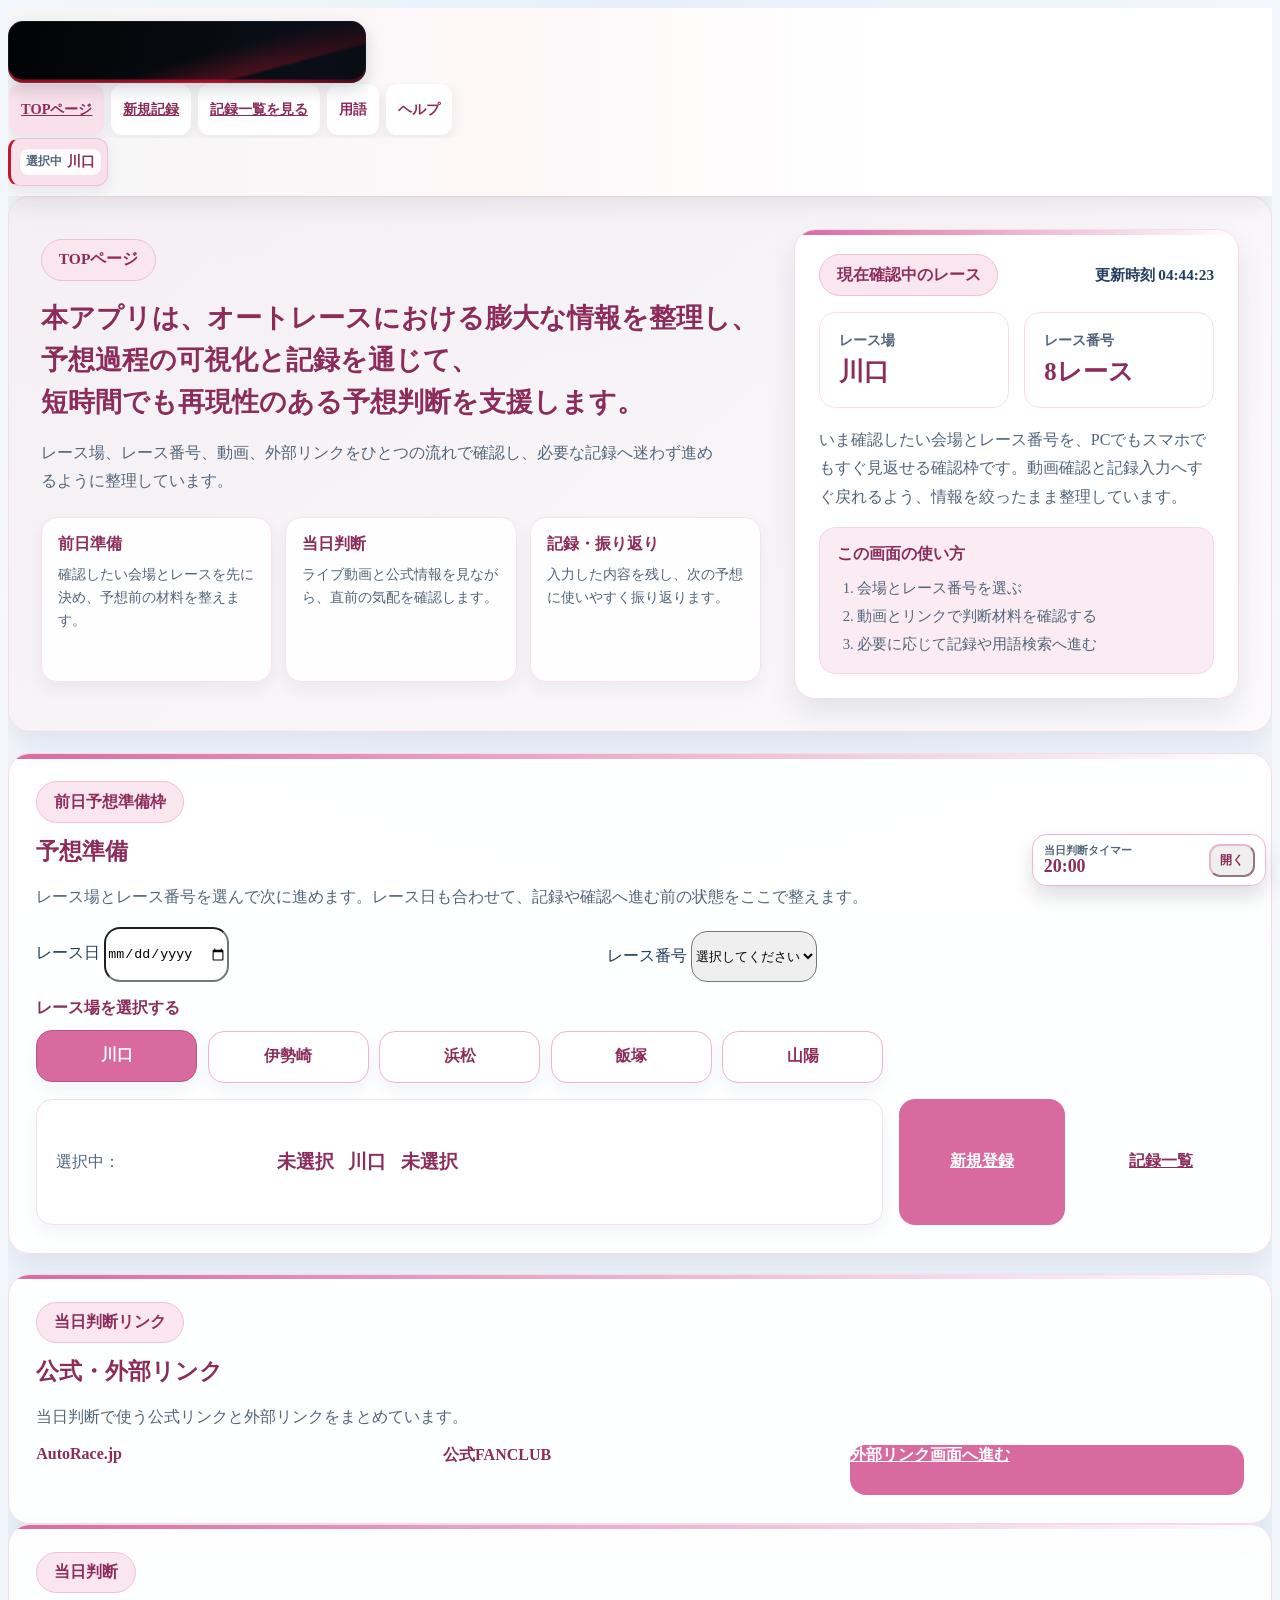
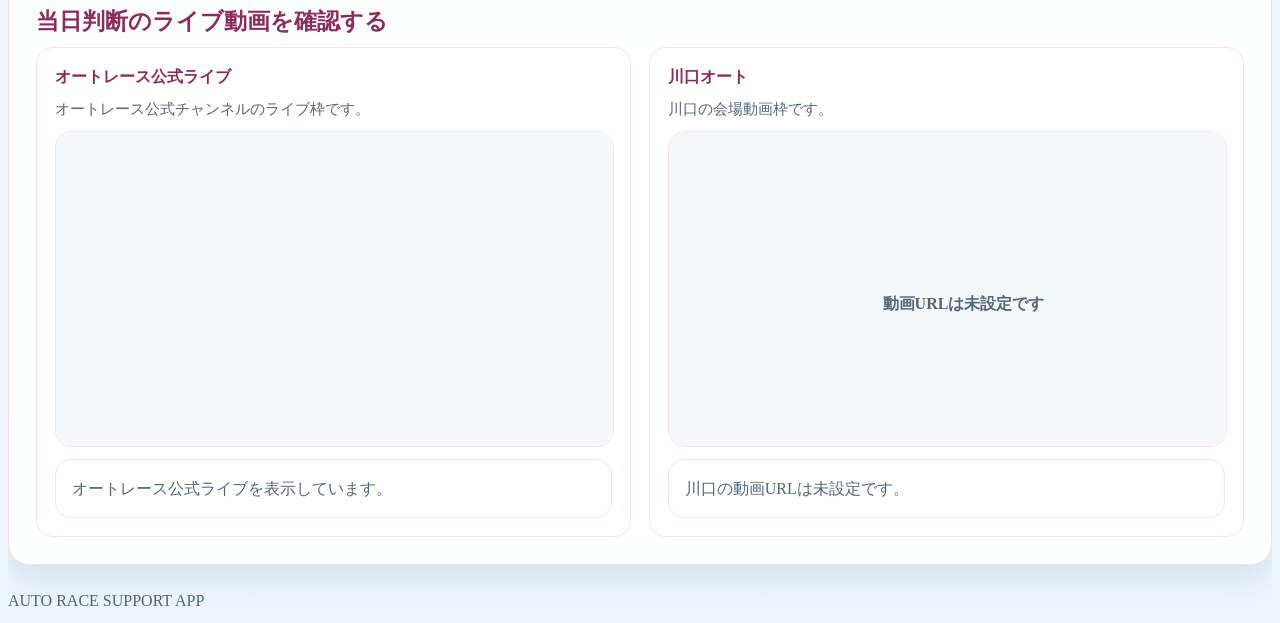
==== src/main/resources/templates/home/index.html @ 91956cf6 "全ページ共通：横長ヘッダーロゴ最適化" ====
<!DOCTYPE html>
<html lang="ja" xmlns:th="http://www.thymeleaf.org">
<head>
    <th:block th:replace="~{layout/base :: commonHead('TOPページ | オートレース予想補助アプリ')}"></th:block>
    <style>
        body {
            --main-color: #84acd9;
            --accent-color: #1f4f83;
            --border-color: #cbdced;
            --surface-tint: #edf5fd;
            --main-color-text: #ffffff;
            --home-bg-top: var(--page-bg-top, #f7fafe);
            --home-bg-bottom: var(--page-bg, #eef4fb);
            --home-bg-halo: color-mix(in srgb, var(--section-badge-bg, #e2edf9) 78%, transparent);
            --home-strong-text: var(--theme-text, #213d60);
            --home-muted-text: var(--sub, #52657a);
            --home-panel-radius: 1.35rem;
            --home-control-radius: 1rem;
            --home-panel-border: color-mix(in srgb, var(--main-color) 24%, white);
            --home-panel-shadow: 0 0.9rem 1.8rem rgba(18, 61, 106, 0.1);
            --hero-overlay: linear-gradient(135deg, rgba(16, 37, 64, 0.42), rgba(16, 37, 64, 0.14));
            background:
                radial-gradient(circle at top, var(--home-bg-halo), rgba(255, 255, 255, 0) 38%),
                linear-gradient(180deg, var(--home-bg-top) 0%, var(--home-bg-bottom) 100%);
        }

        html,
        body {
            max-width: 100%;
            overflow-x: hidden;
        }

        body.theme-kawaguchi {
            --main-color: #d96aa0;
            --accent-color: #8b2c5b;
            --border-color: #e9b5cf;
            --surface-tint: #f9e1eb;
            --main-color-text: #ffffff;
            --hero-overlay: linear-gradient(135deg, rgba(139, 44, 91, 0.48), rgba(217, 106, 160, 0.18));
        }

        body.theme-isesaki {
            --main-color: #49515c;
            --accent-color: #2f3640;
            --border-color: #c4cad2;
            --surface-tint: #e5e9ee;
            --main-color-text: #ffffff;
            --hero-overlay: linear-gradient(135deg, rgba(47, 54, 64, 0.5), rgba(73, 81, 92, 0.18));
        }

        body.theme-hamamatsu {
            --main-color: #4d8fd6;
            --accent-color: #21558b;
            --border-color: #c5dbf4;
            --surface-tint: #e3eefb;
            --main-color-text: #ffffff;
            --hero-overlay: linear-gradient(135deg, rgba(33, 85, 139, 0.5), rgba(77, 143, 214, 0.18));
        }

        body.theme-iizuka {
            --main-color: #d4ad2d;
            --accent-color: #6f5600;
            --border-color: #ead48b;
            --surface-tint: #fff6d6;
            --main-color-text: #3f3200;
            --hero-overlay: linear-gradient(135deg, rgba(111, 86, 0, 0.46), rgba(212, 173, 45, 0.16));
        }

        body.theme-sanyo {
            --main-color: #d88949;
            --accent-color: #8f5728;
            --border-color: #ecc5a6;
            --surface-tint: #fcebdd;
            --main-color-text: #ffffff;
            --hero-overlay: linear-gradient(135deg, rgba(143, 87, 40, 0.48), rgba(216, 137, 73, 0.16));
        }

        .site-header {
            position: sticky;
            top: 0;
            z-index: 1030;
            border-bottom-color: color-mix(in srgb, #c5162e 24%, var(--main-color)) !important;
            background:
                linear-gradient(90deg, rgba(17, 24, 39, 0.04), rgba(197, 22, 46, 0.035) 38%, rgba(255, 255, 255, 0.96) 70%),
                rgba(255, 255, 255, 0.96) !important;
            backdrop-filter: blur(10px);
            box-shadow: 0 0.5rem 1.5rem rgba(17, 24, 39, 0.08) !important;
        }

        .site-header .container {
            padding-top: 0.82rem !important;
            padding-bottom: 0.68rem !important;
        }

        .site-header-layout {
            align-items: center !important;
            gap: 0.85rem !important;
        }

        .site-header-brand {
            display: flex;
            align-items: center;
            flex: 0 1 clamp(14.5rem, 28vw, 25rem);
            min-width: 13rem;
            padding-top: 0;
        }

        .site-header-brand-logo {
            position: relative;
            display: block;
            align-items: center;
            width: clamp(14.5rem, 28vw, 25rem);
            max-width: 100%;
            height: clamp(3.35rem, 4.8vw, 4.9rem);
            overflow: hidden;
            border-radius: 0.95rem;
            background:
                linear-gradient(105deg, #020305 0%, #070b10 54%, #111827 100%),
                #020305;
            box-shadow:
                inset 0 0 0 1px rgba(255, 255, 255, 0.08),
                inset 0 -0.22rem 0 rgba(197, 22, 46, 0.72),
                0 0.42rem 1rem rgba(15, 23, 42, 0.16);
            isolation: isolate;
        }

        .site-header-brand-logo::after {
            content: "";
            position: absolute;
            inset: 0;
            z-index: 2;
            pointer-events: none;
            background:
                linear-gradient(90deg, transparent 0 54%, rgba(2, 3, 5, 0.08) 68%, rgba(2, 3, 5, 0.54) 100%),
                linear-gradient(165deg, transparent 55%, rgba(197, 22, 46, 0.36) 74%, transparent 76%);
        }

        .site-header-logo-image {
            position: relative;
            z-index: 1;
            display: block;
            width: 100%;
            height: auto;
            object-fit: contain;
            object-position: left center;
            transform: translateY(-24%);
        }

        .site-header-actions {
            flex: 1 1 auto;
            min-width: 0;
            gap: 0.5rem !important;
            padding-top: 0;
        }

        .site-menu-row {
            flex-wrap: nowrap !important;
            gap: 0.5rem !important;
            min-width: 0;
        }

        .site-venue-switch {
            display: inline-flex;
            align-items: center;
            justify-content: center;
            flex: 0 0 auto;
            min-height: 2.35rem;
            gap: 0.4rem;
            padding: 0.24rem 0.32rem 0.24rem 0.5rem;
            border-radius: 0.72rem;
            background: var(--surface-tint);
            border: 1px solid color-mix(in srgb, var(--main-color) 42%, white);
            border-left: 0.24rem solid #c5162e;
            color: var(--accent-color);
            font-weight: 800;
            white-space: nowrap;
            box-shadow: 0 0.32rem 0.85rem rgba(17, 24, 39, 0.07);
        }

        .site-venue-switch-label {
            color: var(--home-muted-text);
            font-size: 0.76rem;
            font-weight: 700;
        }

        .site-venue-current {
            display: inline-flex;
            align-items: center;
            gap: 0.28rem;
            padding: 0.22rem 0.38rem;
            border-radius: 0.56rem;
            background: rgba(255, 255, 255, 0.9);
            border: 1px solid color-mix(in srgb, var(--main-color) 22%, white);
        }

        .site-venue-current-label {
            color: var(--home-muted-text);
            font-size: 0.76rem;
            font-weight: 700;
        }

        .site-venue-current-value {
            color: var(--accent-color);
            font-size: 0.86rem;
            font-weight: 800;
        }

        .site-venue-switch-list {
            display: inline-flex;
            align-items: center;
            gap: 0.28rem;
        }

        .site-venue-choice-btn {
            min-width: 2.8rem;
            min-height: 2rem;
            padding: 0.36rem 0.5rem;
            border: 1px solid transparent;
            border-radius: 0.58rem;
            background: #ffffff;
            color: var(--accent-color);
            font: inherit;
            font-size: 0.82rem;
            font-weight: 800;
            line-height: 1.1;
            transition: background-color 0.16s ease, border-color 0.16s ease, color 0.16s ease;
        }

        .site-venue-choice-btn:hover,
        .site-venue-choice-btn:focus {
            background: color-mix(in srgb, var(--surface-tint) 72%, white);
            border-color: color-mix(in srgb, var(--main-color) 45%, white);
            color: var(--accent-color);
        }

        .site-venue-choice-btn:focus-visible {
            outline: 3px solid color-mix(in srgb, var(--main-color) 35%, transparent);
            outline-offset: 2px;
        }

        .site-venue-choice-btn.is-selected {
            background: var(--main-color);
            border-color: color-mix(in srgb, var(--main-color) 82%, black);
            color: var(--main-color-text);
        }

        .site-header-nav {
            display: flex !important;
            flex-wrap: nowrap !important;
            flex: 1 1 auto;
            gap: 0.45rem !important;
            width: auto;
            min-width: 0;
            overflow-x: auto;
            overflow-y: hidden;
            padding: 0.08rem 0.08rem 0.22rem;
            scrollbar-width: none;
            -webkit-overflow-scrolling: touch;
        }

        .site-header-nav::-webkit-scrollbar {
            display: none;
        }

        .site-header-nav .btn {
            display: inline-flex;
            align-items: center;
            justify-content: center;
            flex: 0 0 auto;
            min-height: 2.35rem;
            padding: 0.42rem 0.74rem;
            border-radius: 0.72rem;
            font-size: 0.9rem;
            font-weight: 800;
            line-height: 1.2;
            white-space: nowrap;
            box-shadow: 0 0.32rem 0.85rem rgba(17, 24, 39, 0.07);
        }

        .site-header-nav .btn:not(:first-child) {
            background: #ffffff !important;
            color: var(--accent-color) !important;
            border-color: color-mix(in srgb, var(--border-color) 70%, white) !important;
        }

        .site-header-nav .btn:first-child,
        .site-header-nav .btn:first-child:hover,
        .site-header-nav .btn:first-child:focus {
            background: var(--surface-tint) !important;
            color: var(--accent-color) !important;
            border-color: var(--main-color) !important;
        }

        .site-header-nav .btn:not(:first-child):hover,
        .site-header-nav .btn:not(:first-child):focus {
            background: var(--surface-tint) !important;
            color: var(--accent-color) !important;
            border-color: color-mix(in srgb, var(--main-color) 70%, white) !important;
        }

        #prepSection,
        #videoSection,
        #officialLinksSection {
            scroll-margin-top: 7.5rem;
        }

        .home-shell {
            display: grid;
            gap: 1.35rem;
            width: 100%;
            max-width: 100%;
        }

        .hero-stage {
            position: relative;
            overflow: hidden;
            width: 100%;
            max-width: 100%;
            box-sizing: border-box;
            min-height: auto;
            padding: 2rem;
            border-radius: var(--home-panel-radius);
            background:
                linear-gradient(rgba(255, 255, 255, 0.8), rgba(255, 255, 255, 0.82)),
                url('/images/autorace-bg.jpg');
            background-size: cover;
            background-position: center;
            background-repeat: no-repeat;
            border: 1px solid var(--home-panel-border);
            box-shadow: var(--home-panel-shadow);
        }

        .hero-stage::after {
            content: "";
            position: absolute;
            inset: 0;
            background: var(--hero-overlay);
            opacity: 0.14;
            pointer-events: none;
        }

        .hero-layout {
            position: relative;
            z-index: 1;
            display: grid;
            grid-template-columns: minmax(0, 1.35fr) minmax(320px, 0.82fr);
            gap: 1.25rem;
            align-items: stretch;
        }

        .hero-panel,
        .status-panel,
        .prep-panel,
        .video-panel,
        .link-panel {
            background: rgba(255, 255, 255, 0.92);
            border: 1px solid var(--home-panel-border);
            border-radius: var(--home-panel-radius);
            box-shadow: var(--home-panel-shadow);
            backdrop-filter: blur(10px);
        }

        .hero-panel {
            padding: 0.6rem 0.8rem 0.6rem 0;
            background: transparent;
            border: 0;
            border-radius: 0;
            box-shadow: none;
            backdrop-filter: none;
        }

        .status-panel {
            position: relative;
            overflow: hidden;
            padding: 1.5rem;
            margin-top: 0;
        }

        .status-panel::before,
        .prep-panel::before,
        .video-panel::before,
        .link-panel::before {
            content: "";
            position: absolute;
            inset: 0 auto auto 0;
            width: 100%;
            height: 0.28rem;
            background: linear-gradient(90deg, var(--main-color), rgba(255, 255, 255, 0));
            pointer-events: none;
        }

        .prep-panel,
        .video-panel,
        .link-panel {
            position: relative;
            overflow: hidden;
        }

        .panel-badge {
            display: inline-flex;
            align-items: center;
            justify-content: center;
            padding: 0.58rem 1.05rem;
            border-radius: 999px;
            background: color-mix(in srgb, var(--surface-tint) 82%, white);
            border: 1px solid color-mix(in srgb, var(--main-color) 42%, white);
            color: var(--accent-color);
            font-size: 0.97rem;
            font-weight: 700;
        }

        .hero-title {
            margin-top: 1.1rem;
            margin-bottom: 1rem;
            max-width: 48rem;
            color: var(--accent-color);
            font-size: clamp(1.45rem, 2.1vw, 1.85rem);
            font-weight: 800;
            letter-spacing: 0;
            line-height: 1.55;
            text-shadow: 0 1px 0 rgba(255, 255, 255, 0.72);
            overflow-wrap: anywhere;
            word-break: break-word;
        }

        .hero-copy,
        .section-copy,
        .status-copy,
        .footer-copy {
            color: var(--home-muted-text);
            line-height: 1.78;
        }

        .hero-copy {
            max-width: 42rem;
            font-size: 0.98rem;
        }

        .hero-actions {
            display: flex;
            flex-wrap: wrap;
            gap: 0.9rem;
            margin-top: 1.15rem;
        }

        .hero-actions .btn {
            min-height: 3.2rem;
            padding-inline: 1.2rem;
            border-radius: 1rem;
            font-weight: 700;
        }

        .hero-step-grid {
            display: grid;
            grid-template-columns: repeat(3, minmax(0, 1fr));
            gap: 0.8rem;
            margin-top: 1.35rem;
        }

        .hero-layout > *,
        .utility-grid > *,
        .prep-form-grid > *,
        .media-grid > *,
        .link-stack > * {
            min-width: 0;
        }

        .hero-step-card {
            min-height: 8.2rem;
            padding: 1rem;
            border-radius: var(--home-control-radius);
            background: rgba(255, 255, 255, 0.9);
            border: 1px solid color-mix(in srgb, var(--main-color) 20%, white);
            box-shadow: 0 0.45rem 1rem rgba(18, 61, 106, 0.06);
        }

        .hero-step-card h3 {
            margin: 0 0 0.5rem;
            color: var(--accent-color);
            font-size: 1rem;
            font-weight: 800;
        }

        .hero-step-card p {
            margin: 0;
            color: var(--home-muted-text);
            font-size: 0.88rem;
            line-height: 1.65;
        }

        .status-header {
            display: flex;
            justify-content: space-between;
            align-items: center;
            gap: 0.8rem;
            margin-bottom: 1rem;
        }

        .status-clock {
            color: var(--home-strong-text);
            font-size: 0.95rem;
            font-weight: 700;
        }

        .status-grid {
            display: grid;
            grid-template-columns: repeat(2, minmax(0, 1fr));
            gap: 0.95rem;
            margin-bottom: 1.15rem;
        }

        .status-tile {
            padding: 1.15rem 1.2rem;
            border-radius: var(--home-control-radius);
            background: rgba(255, 255, 255, 0.98);
            border: 1px solid color-mix(in srgb, var(--main-color) 22%, white);
        }

        .status-label {
            color: var(--home-muted-text);
            font-size: 0.88rem;
            font-weight: 700;
            margin-bottom: 0.3rem;
        }

        .status-value {
            color: var(--accent-color);
            font-size: 1.55rem;
            font-weight: 800;
        }

        .usage-box {
            margin-top: 1rem;
            padding: 1rem 1.1rem;
            border-radius: var(--home-control-radius);
            background: color-mix(in srgb, var(--surface-tint) 62%, white);
            border: 1px solid color-mix(in srgb, var(--main-color) 26%, white);
        }

        .usage-title {
            color: var(--accent-color);
            font-size: 1rem;
            font-weight: 800;
        }

        .usage-list {
            margin: 0.65rem 0 0;
            padding-left: 1.25rem;
            color: var(--home-muted-text);
            font-size: 0.92rem;
            line-height: 1.65;
        }

        .usage-list li + li {
            margin-top: 0.25rem;
        }

        .utility-grid {
            display: grid;
            grid-template-columns: minmax(0, 1fr);
            gap: 1.25rem;
        }

        .prep-panel,
        .video-panel,
        .link-panel {
            padding: 1.7rem;
        }

        .section-title {
            margin: 0.8rem 0 0.65rem;
            color: var(--accent-color);
            font-size: 1.42rem;
            font-weight: 800;
        }

        .prep-form-grid {
            display: grid;
            grid-template-columns: minmax(0, 1.45fr) minmax(13rem, 0.72fr) minmax(17rem, 0.9fr);
            gap: 1rem;
            align-items: end;
        }

        .prep-form-grid > .prep-date-field {
            grid-column: 1;
        }

        .prep-form-grid > .prep-race-field {
            grid-column: 2;
        }

        .prep-form-grid > .venue-choice-field {
            grid-column: 1 / span 2;
        }

        .prep-form-grid > .selection-summary-card {
            grid-column: 1 / span 2;
        }

        .prep-form-grid > .summary-note {
            grid-column: 3;
            align-self: stretch;
        }

        .prep-form-grid > .action-grid {
            grid-column: 3;
            align-self: stretch;
            justify-self: stretch;
            width: 100%;
        }

        .venue-choice-field {
            display: grid;
            gap: 0.75rem;
        }

        .venue-choice-title {
            margin: 0;
            color: var(--accent-color);
            font-size: 1rem;
            font-weight: 800;
        }

        .venue-choice-grid {
            display: grid;
            grid-template-columns: repeat(5, minmax(0, 1fr));
            gap: 0.65rem;
        }

        .venue-choice-btn {
            min-height: 3.25rem;
            padding: 0.75rem 0.7rem;
            border: 1px solid var(--border-color);
            border-radius: var(--home-control-radius);
            background: #ffffff;
            color: var(--accent-color);
            font: inherit;
            font-size: 0.98rem;
            font-weight: 800;
            line-height: 1.2;
            box-shadow: 0 0.45rem 1rem rgba(18, 61, 106, 0.06);
            transition: background-color 0.16s ease, border-color 0.16s ease, color 0.16s ease, transform 0.16s ease;
        }

        .venue-choice-btn:hover,
        .venue-choice-btn:focus {
            border-color: color-mix(in srgb, var(--main-color) 70%, white);
            background: var(--surface-tint);
            color: var(--accent-color);
        }

        .venue-choice-btn:focus-visible {
            outline: 3px solid color-mix(in srgb, var(--main-color) 35%, transparent);
            outline-offset: 2px;
        }

        .venue-choice-btn.is-selected {
            background: var(--main-color);
            border-color: color-mix(in srgb, var(--main-color) 82%, black);
            color: var(--main-color-text);
            transform: translateY(-1px);
        }

        .form-label {
            color: var(--home-strong-text);
        }

        .prep-panel .form-control,
        .prep-panel .form-select,
        .prep-panel .btn {
            min-height: 3.15rem;
            border-radius: var(--home-control-radius);
        }

        .summary-value {
            color: var(--accent-color);
            font-size: 1.1rem;
            font-weight: 800;
        }

        .summary-note {
            padding: 0.95rem 1rem;
            border-radius: var(--home-control-radius);
            background: #ffffff;
            border: 1px solid color-mix(in srgb, var(--main-color) 20%, white);
            color: var(--home-muted-text);
            line-height: 1.7;
        }

        .selection-summary-card {
            display: grid;
            grid-template-columns: minmax(8rem, 0.35fr) minmax(0, 1fr);
            gap: 1rem;
            align-items: center;
            min-height: 5.8rem;
            padding: 1rem 1.15rem;
            border-radius: var(--home-control-radius);
            background: #ffffff;
            border: 1px solid color-mix(in srgb, var(--main-color) 22%, white);
            box-shadow: 0 0.45rem 1rem rgba(18, 61, 106, 0.06);
        }

        .selection-summary-values {
            display: flex;
            flex-wrap: wrap;
            gap: 0.35rem 0.9rem;
            min-width: 0;
        }

        .selection-summary-card .summary-value {
            font-size: 1.2rem;
            line-height: 1.22;
            overflow-wrap: anywhere;
        }

        .selection-summary-text {
            min-width: 0;
            color: var(--home-muted-text);
            line-height: 1.7;
        }

        .action-grid {
            display: grid;
            grid-template-columns: repeat(2, minmax(0, 1fr));
            gap: 0.85rem;
        }

        .action-grid .btn {
            display: inline-flex;
            align-items: center;
            justify-content: center;
            min-height: 3.2rem;
            border-radius: var(--home-control-radius);
            font-weight: 700;
        }

        .media-grid {
            display: grid;
            grid-template-columns: repeat(2, minmax(0, 1fr));
            gap: 1.15rem;
            align-items: start;
            width: 100%;
            max-width: 100%;
        }

        .frame-card {
            display: grid;
            gap: 0.75rem;
            min-width: 0;
            overflow: hidden;
            padding: 1.1rem;
            border: 1px solid color-mix(in srgb, var(--main-color) 18%, white);
            border-radius: var(--home-control-radius);
            background: rgba(255, 255, 255, 0.96);
        }

        .frame-title {
            color: var(--accent-color);
            font-size: 1.02rem;
            font-weight: 800;
        }

        .frame-copy {
            color: var(--home-muted-text);
            font-size: 0.92rem;
        }

        .video-frame-shell {
            position: relative;
            display: grid;
            place-items: stretch;
            overflow: hidden;
            border-radius: var(--home-control-radius);
            border: 1px solid color-mix(in srgb, var(--main-color) 20%, white);
            background: #ffffff;
            width: 100%;
            max-width: 100%;
            min-height: 0;
            aspect-ratio: 16 / 9;
        }

        .video-frame {
            display: block;
            width: 100%;
            max-width: 100%;
            height: 100%;
            min-height: 0;
            aspect-ratio: 16 / 9;
            border: 0;
            background: #f5f8fb;
        }

        .video-frame-shell.is-empty .video-frame {
            display: none;
        }

        .video-empty-message {
            display: none;
            align-items: center;
            justify-content: center;
            width: 100%;
            height: 100%;
            min-height: 0;
            padding: 1rem;
            color: var(--home-muted-text);
            font-weight: 700;
            text-align: center;
            background: #f5f8fb;
        }

        .video-frame-shell.is-empty .video-empty-message {
            display: flex;
        }

        .link-stack {
            display: grid;
            grid-template-columns: repeat(3, minmax(0, 1fr));
            gap: 0.8rem;
        }

        .link-stack .btn {
            min-height: 3.15rem;
            border-radius: var(--home-control-radius);
            font-weight: 700;
        }

        .link-note {
            color: var(--home-muted-text);
            line-height: 1.72;
            margin-bottom: 0.9rem;
        }

        .floating-timer-panel {
            position: fixed;
            right: 0.85rem;
            bottom: calc(0.85rem + env(safe-area-inset-bottom));
            z-index: 1040;
            width: min(14.5rem, calc(100vw - 2rem));
            border: 1px solid var(--border-color);
            border-radius: 0.9rem;
            background: rgba(255, 255, 255, 0.98);
            box-shadow: 0 0.65rem 1.25rem rgba(15, 23, 42, 0.14);
            backdrop-filter: blur(8px);
        }

        .floating-timer-panel.is-collapsed .floating-timer-body {
            display: none;
        }

        .floating-timer-header {
            display: flex;
            align-items: center;
            justify-content: space-between;
            gap: 0.45rem;
            padding: 0.55rem 0.65rem;
        }

        .floating-timer-title {
            font-size: 0.68rem;
            font-weight: 700;
            color: var(--home-muted-text);
        }

        .timer-clock {
            color: var(--accent-color);
            font-size: 1.12rem;
            font-weight: 800;
            line-height: 1;
        }

        .floating-timer-body {
            padding: 0 0.65rem 0.65rem;
            border-top: 1px solid var(--border-color);
        }

        .timer-status {
            margin-top: 0.45rem;
            font-size: 0.72rem;
            color: var(--home-muted-text);
            line-height: 1.45;
        }

        .timer-toggle-btn {
            min-width: 2.35rem;
            min-height: 2.05rem;
            padding: 0.35rem 0.55rem;
            border-radius: 0.7rem;
            font-weight: 700;
            font-size: 0.78rem;
        }

        .timer-strength-select {
            min-height: 2.25rem;
            border-radius: 0.7rem;
            font-size: 0.78rem;
            padding-top: 0.28rem;
            padding-bottom: 0.28rem;
        }

        .timer-button-grid {
            display: grid;
            grid-template-columns: repeat(5, minmax(0, 1fr));
            gap: 0.3rem;
            margin-top: 0.5rem;
        }

        .timer-preset-btn,
        .timer-stop-btn {
            min-height: 2.05rem;
            border-radius: 0.65rem;
            padding: 0.35rem 0.28rem;
            font-size: 0.72rem;
            font-weight: 800;
            line-height: 1.1;
        }

        .timer-action-row {
            margin-top: 0.4rem;
        }

        .timer-stop-btn {
            width: 100%;
        }

        body .floating-memo-wrapper {
            right: 0.85rem !important;
            bottom: var(--floating-memo-bottom, calc(0.85rem + env(safe-area-inset-bottom) + 3.15rem)) !important;
            z-index: 1045 !important;
        }

        body .floating-memo-wrapper > .btn {
            min-height: 2.35rem;
            padding: 0.45rem 0.75rem;
            border-radius: 999px;
            font-size: 0.82rem;
        }

        body .floating-memo-panel {
            width: min(17rem, calc(100vw - 2rem)) !important;
        }

        body .floating-memo-header {
            padding-top: 0.45rem !important;
            padding-bottom: 0.45rem !important;
            font-size: 0.86rem;
        }

        body .floating-memo-panel .p-3 {
            padding: 0.75rem !important;
        }

        body .floating-memo-textarea {
            min-height: 7rem !important;
            font-size: 0.88rem;
        }

        body .btn-primary {
            background-color: var(--main-color) !important;
            border-color: color-mix(in srgb, var(--main-color) 82%, black) !important;
            color: var(--main-color-text) !important;
        }

        body .btn-outline-primary {
            color: var(--accent-color) !important;
            border-color: var(--border-color) !important;
        }

        body .btn-outline-primary:hover,
        body .btn-outline-primary:focus {
            background-color: var(--surface-tint) !important;
            color: var(--accent-color) !important;
            border-color: color-mix(in srgb, var(--main-color) 70%, white) !important;
        }

        @media (max-width: 991.98px) {
            .site-header .container {
                padding-top: 0.74rem !important;
                padding-bottom: 0.62rem !important;
            }

            .site-header-layout {
                align-items: flex-start !important;
                gap: 0.55rem !important;
            }

            .site-header-brand {
                min-width: 0;
            }

            .site-header-brand-logo {
                width: clamp(13rem, 50vw, 20rem);
                height: clamp(3.1rem, 10vw, 4.2rem);
            }

            .site-header-actions {
                width: 100%;
                padding-top: 0;
            }

            .site-menu-row {
                align-items: center !important;
                flex-wrap: nowrap !important;
            }

            .site-venue-switch {
                width: auto;
                justify-content: flex-start;
            }

            .site-header-nav {
                flex: 1 1 auto;
                flex-basis: auto;
                width: auto;
                flex-wrap: nowrap !important;
                overflow-x: auto;
            }

            .site-header-nav .btn {
                flex: 0 0 auto;
                min-width: auto;
                min-height: 2.3rem;
                white-space: nowrap;
            }

            .hero-stage {
                min-height: auto;
                padding: 1.4rem;
            }

            .hero-layout,
            .media-grid {
                grid-template-columns: 1fr;
            }

            .hero-panel {
                padding-right: 0;
            }

            .hero-step-grid,
            .prep-form-grid {
                grid-template-columns: 1fr;
            }

            .prep-form-grid > .prep-date-field,
            .prep-form-grid > .prep-race-field,
            .prep-form-grid > .venue-choice-field,
            .prep-form-grid > .selection-summary-card,
            .prep-form-grid > .summary-note,
            .prep-form-grid > .action-grid {
                grid-column: auto;
                width: 100%;
                justify-self: stretch;
            }

            .status-panel {
                margin-top: 0;
            }
        }

        @media (max-width: 767.98px) {
            .hero-title {
                width: auto;
                max-width: none;
                font-size: 1.18rem;
                line-height: 1.58;
                word-break: normal;
            }

            .hero-title br {
                display: none;
            }

            .hero-copy,
            .section-copy,
            .status-copy,
            .link-note {
                width: auto;
                max-width: none;
            }

            .action-grid,
            .link-stack,
            .status-grid,
            .venue-choice-grid {
                grid-template-columns: repeat(2, minmax(0, 1fr));
            }

            .hero-actions {
                flex-direction: column;
            }

            .hero-actions .btn {
                width: 100%;
            }

            .selection-summary-card {
                grid-template-columns: 1fr;
            }

            .selection-summary-values {
                flex-direction: row;
                flex-wrap: wrap;
                gap: 0.45rem 1rem;
            }

            .link-stack {
                grid-template-columns: 1fr;
            }
        }

        @media (max-width: 575.98px) {
            .site-header .container {
                padding-top: 0.66rem !important;
                padding-bottom: 0.56rem !important;
            }

            .site-header-brand-logo {
                width: clamp(12.5rem, 72vw, 17.5rem);
                height: clamp(3rem, 16vw, 4rem);
            }

            .site-menu-row {
                display: grid !important;
                grid-template-columns: minmax(0, 1fr) auto;
                gap: 0.42rem !important;
            }

            .site-header-nav {
                gap: 0.42rem !important;
                padding-bottom: 0.18rem;
            }

            .site-header-nav .btn {
                min-height: 2.22rem;
                padding: 0.38rem 0.56rem;
                border-radius: 0.66rem;
                font-size: 0.82rem;
            }

            .site-venue-switch {
                min-height: 2.22rem;
                padding: 0.2rem 0.26rem;
                border-radius: 0.66rem;
            }

            .site-venue-current {
                padding: 0.2rem 0.32rem;
            }

            .site-venue-current-label {
                font-size: 0.68rem;
            }

            .site-venue-current-value {
                font-size: 0.8rem;
            }

            .site-venue-switch-list {
                display: grid;
                grid-template-columns: repeat(5, minmax(0, 1fr));
                width: 100%;
            }

            .site-venue-choice-btn {
                min-width: 0;
                width: 100%;
            }

            .hero-stage {
                padding: 1rem;
                width: 100%;
                max-width: 100%;
            }

            .hero-step-grid,
            .action-grid {
                grid-template-columns: 1fr;
            }

            .selection-summary-values {
                flex-direction: column;
            }

            .hero-panel,
            .status-panel,
            .prep-panel,
            .video-panel,
            .link-panel {
                padding: 1rem !important;
            }

            .venue-choice-btn {
                min-height: 3.35rem;
            }

            .floating-timer-panel {
                right: 0.95rem;
                left: auto;
                bottom: calc(0.65rem + env(safe-area-inset-bottom));
                width: min(13.75rem, calc(100vw - 1.5rem));
            }

            body .floating-memo-wrapper {
                right: 0.95rem !important;
                left: auto !important;
                width: auto;
                text-align: right;
            }

            body .floating-memo-wrapper > .btn {
                position: fixed !important;
                right: 0.95rem !important;
                left: auto !important;
                bottom: var(--floating-memo-bottom, calc(0.65rem + env(safe-area-inset-bottom) + 3.15rem));
                z-index: 1055;
            }

            body .floating-memo-wrapper #floatingMemoPanel {
                position: fixed !important;
                right: 0.95rem !important;
                left: auto !important;
                bottom: calc(var(--floating-memo-bottom, calc(0.65rem + env(safe-area-inset-bottom) + 3.15rem)) + 2.7rem);
                z-index: 1054;
                width: min(13.75rem, calc(100vw - 1.5rem));
                margin-bottom: 0 !important;
            }

            body .floating-memo-panel {
                width: min(13.75rem, calc(100vw - 1.5rem)) !important;
            }
        }
    </style>
</head>
<body th:classappend="${selectedVenue == '川口'} ? ' theme-kawaguchi' : (${selectedVenue == '伊勢崎'} ? ' theme-isesaki' : (${selectedVenue == '浜松'} ? ' theme-hamamatsu' : (${selectedVenue == '飯塚'} ? ' theme-iizuka' : (${selectedVenue == '山陽'} ? ' theme-sanyo' : ''))))">
    <div class="app-shell d-flex flex-column">
        <header class="border-bottom bg-white shadow-sm site-header">
            <div class="container py-3">
                <div class="site-header-layout d-flex flex-column flex-xl-row justify-content-between gap-3">
                    <div class="site-header-brand">
                        <div class="site-header-brand-logo">
                            <img th:src="@{/images/rogo.png}"
                                 src="/images/rogo.png"
                                 alt="Prediction Pit プレピット"
                                 class="site-header-logo-image"
                                 width="1717"
                                 height="916">
                        </div>
                    </div>

                    <div class="site-header-actions d-flex flex-column align-items-xl-end gap-2">
                        <div class="site-menu-row d-flex flex-wrap align-items-center justify-content-xl-end w-100">
                            <nav class="site-header-nav d-flex flex-wrap gap-2 justify-content-xl-end" aria-label="TOPページメニュー">
                                <a th:href="@{/}" class="btn btn-outline-primary btn-lg" data-menu-param-target="home">TOPページ</a>
                                <a th:href="@{/records/new}" class="btn btn-outline-secondary btn-lg" data-menu-param-target="new-record">新規記録</a>
                                <a th:href="@{/records}" class="btn btn-outline-secondary btn-lg" data-menu-param-target="records">記録一覧を見る</a>
                                <a th:href="@{/glossaries}" class="btn btn-outline-secondary btn-lg">用語</a>
                                <a th:href="@{/help}" class="btn btn-outline-secondary btn-lg">ヘルプ</a>
                            </nav>
                            <div class="site-venue-switch" aria-label="現在選択中のレース場">
                                <span class="site-venue-current" aria-live="polite">
                                    <span class="site-venue-current-label">選択中</span>
                                    <span class="site-venue-current-value" data-menu-venue-label th:text="${selectedVenue} ?: '川口'">川口</span>
                                </span>
                            </div>
                        </div>
                    </div>
                </div>
            </div>
        </header>

        <main class="container py-4 py-md-5 flex-grow-1">
            <div class="home-shell">
                <section class="hero-stage">
                    <div class="hero-layout">
                        <section class="hero-panel">
                            <div class="panel-badge">TOPページ</div>
                            <h1 class="hero-title">本アプリは、オートレースにおける膨大な情報を整理し、<br>予想過程の可視化と記録を通じて、<br>短時間でも再現性のある予想判断を支援します。</h1>
                            <p class="hero-copy mb-0">レース場、レース番号、動画、外部リンクをひとつの流れで確認し、必要な記録へ迷わず進めるように整理しています。</p>

                            <div class="hero-step-grid" aria-label="TOPページで整理する流れ">
                                <article class="hero-step-card">
                                    <h3>前日準備</h3>
                                    <p>確認したい会場とレースを先に決め、予想前の材料を整えます。</p>
                                </article>
                                <article class="hero-step-card">
                                    <h3>当日判断</h3>
                                    <p>ライブ動画と公式情報を見ながら、直前の気配を確認します。</p>
                                </article>
                                <article class="hero-step-card">
                                    <h3>記録・振り返り</h3>
                                    <p>入力した内容を残し、次の予想に使いやすく振り返ります。</p>
                                </article>
                            </div>

                        </section>

                        <aside class="status-panel">
                            <div class="status-header">
                                <div class="panel-badge">現在確認中のレース</div>
                                <div class="status-clock">更新時刻 <span id="currentRaceNow">--:--:--</span></div>
                            </div>

                            <div class="status-grid">
                                <div class="status-tile">
                                    <div class="status-label">レース場</div>
                                    <div id="currentVenueLabel" class="status-value" th:text="${selectedVenue} ?: '川口'">川口</div>
                                </div>
                                <div class="status-tile">
                                    <div class="status-label">レース番号</div>
                                    <div id="currentRaceNumberLabel" class="status-value" th:text="${param.raceNumber != null and !#lists.isEmpty(param.raceNumber) ? param.raceNumber[0] + 'レース' : '8レース'}">8レース</div>
                                </div>
                            </div>

                            <p class="status-copy mb-0">いま確認したい会場とレース番号を、PCでもスマホでもすぐ見返せる確認枠です。動画確認と記録入力へすぐ戻れるよう、情報を絞ったまま整理しています。</p>

                            <div class="usage-box">
                                <div class="usage-title">この画面の使い方</div>
                                <ol class="usage-list">
                                    <li>会場とレース番号を選ぶ</li>
                                    <li>動画とリンクで判断材料を確認する</li>
                                    <li>必要に応じて記録や用語検索へ進む</li>
                                </ol>
                            </div>
                        </aside>
                    </div>
                </section>

                <div class="utility-grid">
                    <section id="prepSection" class="prep-panel">
                        <div class="panel-badge">前日予想準備枠</div>
                        <h2 class="section-title">予想準備</h2>
                        <p class="section-copy">レース場とレース番号を選んで次に進めます。レース日も合わせて、記録や確認へ進む前の状態をここで整えます。</p>

                        <form method="get" th:action="@{/}" class="prep-form-grid mt-4">
                            <div class="prep-date-field">
                                <label for="raceDateInput" class="form-label fw-semibold">レース日</label>
                                <input type="date"
                                       id="raceDateInput"
                                       name="date"
                                       class="form-control"
                                       th:value="${param.date != null and !#lists.isEmpty(param.date) ? param.date[0] : ''}">
                            </div>

                            <div class="prep-race-field">
                                <label for="raceNumberSelect" class="form-label fw-semibold">レース番号</label>
                                <select id="raceNumberSelect" name="raceNumber" class="form-select">
                                    <option value="">選択してください</option>
                                    <option
                                        th:each="num : ${#numbers.sequence(1, 12)}"
                                        th:value="${num}"
                                        th:text="${num + 'レース'}"
                                        th:selected="${param.raceNumber != null and !#lists.isEmpty(param.raceNumber) and param.raceNumber[0] == #strings.toString(num)}">1レース</option>
                                </select>
                            </div>

                            <div class="venue-choice-field">
                                <h3 id="venueChoiceTitle" class="venue-choice-title">レース場を選択する</h3>
                                <input type="hidden" id="venueInput" name="venue" th:value="${selectedVenue}">
                                <div class="venue-choice-grid" role="group" aria-labelledby="venueChoiceTitle">
                                    <button type="button" class="venue-choice-btn" data-venue-choice data-venue-name="川口" data-theme-key="kawaguchi" th:classappend="${selectedVenue == '川口'} ? ' is-selected' : ''" th:attr="aria-pressed=${selectedVenue == '川口'}">川口</button>
                                    <button type="button" class="venue-choice-btn" data-venue-choice data-venue-name="伊勢崎" data-theme-key="isesaki" th:classappend="${selectedVenue == '伊勢崎'} ? ' is-selected' : ''" th:attr="aria-pressed=${selectedVenue == '伊勢崎'}">伊勢崎</button>
                                    <button type="button" class="venue-choice-btn" data-venue-choice data-venue-name="浜松" data-theme-key="hamamatsu" th:classappend="${selectedVenue == '浜松'} ? ' is-selected' : ''" th:attr="aria-pressed=${selectedVenue == '浜松'}">浜松</button>
                                    <button type="button" class="venue-choice-btn" data-venue-choice data-venue-name="飯塚" data-theme-key="iizuka" th:classappend="${selectedVenue == '飯塚'} ? ' is-selected' : ''" th:attr="aria-pressed=${selectedVenue == '飯塚'}">飯塚</button>
                                    <button type="button" class="venue-choice-btn" data-venue-choice data-venue-name="山陽" data-theme-key="sanyo" th:classappend="${selectedVenue == '山陽'} ? ' is-selected' : ''" th:attr="aria-pressed=${selectedVenue == '山陽'}">山陽</button>
                                </div>
                            </div>

                            <div class="selection-summary-card">
                                <div id="selectionSummary" class="selection-summary-text">選択中：</div>
                                <div class="selection-summary-values">
                                    <div id="selectorDateSummary" class="summary-value" th:text="${param.date != null and !#lists.isEmpty(param.date) ? #strings.replace(param.date[0], '-', '/') : '未選択'}">未選択</div>
                                    <div id="selectorVenueSummary" class="summary-value" th:text="${selectedVenue} ?: '未選択'">未選択</div>
                                    <div id="selectorRaceSummary" class="summary-value" th:text="${param.raceNumber != null and !#lists.isEmpty(param.raceNumber) ? param.raceNumber[0] + 'レース' : '未選択'}">未選択</div>
                                </div>
                            </div>

                            <div class="action-grid">
                                <a th:href="@{/records/new}" class="btn btn-primary" data-menu-param-target="new-record">新規登録</a>
                                <a th:href="@{/records}" class="btn btn-outline-primary" data-menu-param-target="records">記録一覧</a>
                            </div>
                        </form>
                    </section>

                    <div class="d-grid gap-3">
                        <section id="officialLinksSection" class="link-panel">
                            <div class="panel-badge">当日判断リンク</div>
                            <h2 class="section-title">公式・外部リンク</h2>
                            <p class="link-note">当日判断で使う公式リンクと外部リンクをまとめています。</p>

                            <div class="link-stack">
                                <a th:if="${officialRelatedLinks.size() > 0}" th:href="${officialRelatedLinks[0].url}" target="_blank" rel="noopener noreferrer" class="btn btn-outline-primary">AutoRace.jp</a>
                                <a th:if="${officialRelatedLinks.size() > 1}" th:href="${officialRelatedLinks[1].url}" target="_blank" rel="noopener noreferrer" class="btn btn-outline-primary">公式FANCLUB</a>
                                <a th:href="@{/links}" class="btn btn-primary" data-menu-param-target="links">外部リンク画面へ進む</a>
                            </div>
                        </section>

                        <section id="videoSection" class="video-panel">
                            <div class="panel-badge">当日判断</div>
                            <h2 class="section-title">当日判断のライブ動画を確認する</h2>
                            <div class="media-grid mt-3">
                                <article class="frame-card" data-live-card="official">
                                    <div class="frame-title" data-live-title>公式ライブ</div>
                                    <div class="frame-copy" data-live-copy>オートレース公式チャンネルのライブ枠です。</div>
                                    <div class="video-frame-shell is-empty" data-live-shell>
                                        <iframe
                                            class="video-frame"
                                            data-live-frame
                                            src="about:blank"
                                            title="オートレース公式YouTubeライブ"
                                            loading="lazy"
                                            referrerpolicy="strict-origin-when-cross-origin"
                                            allow="accelerometer; autoplay; clipboard-write; encrypted-media; gyroscope; picture-in-picture; web-share"
                                            allowfullscreen></iframe>
                                        <div class="video-empty-message" data-live-empty>動画URLは未設定です</div>
                                    </div>
                                    <div class="summary-note" data-live-note>公式ライブを表示します。</div>
                                </article>

                                <article class="frame-card" data-live-card="venue">
                                    <div class="frame-title" data-live-title>レース場動画</div>
                                    <div class="frame-copy" data-live-copy>選択したレース場に連動する動画表示枠です。</div>
                                    <div class="video-frame-shell is-empty" data-live-shell>
                                        <iframe
                                            class="video-frame"
                                            data-live-frame
                                            src="about:blank"
                                            title="レース場ライブ動画"
                                            loading="lazy"
                                            referrerpolicy="strict-origin-when-cross-origin"
                                            allow="accelerometer; autoplay; clipboard-write; encrypted-media; gyroscope; picture-in-picture; web-share"
                                            allowfullscreen></iframe>
                                        <div class="video-empty-message" data-live-empty>動画URLは未設定です</div>
                                    </div>
                                    <div class="summary-note" data-live-note>レース場を選ぶと、その会場向けの動画枠へ切り替わります。</div>
                                </article>
                            </div>
                        </section>
                    </div>
                </div>

                <div class="footer-copy pb-2">AUTO RACE SUPPORT APP</div>
            </div>
        </main>

        <div id="floatingTimerPanel" class="floating-timer-panel is-collapsed" data-panel-open="false">
            <div class="floating-timer-header">
                <div>
                    <div class="floating-timer-title">当日判断タイマー</div>
                    <div id="floatingTimerClock" class="timer-clock">20:00</div>
                </div>
                <button type="button" id="floatingTimerToggleBtn" class="btn btn-outline-primary timer-toggle-btn" aria-expanded="false">開く</button>
            </div>
            <div class="floating-timer-body">
                <div id="floatingTimerStatus" class="timer-status">時間ボタンを押すとカウントダウンを開始します。</div>
                <div class="mt-3">
                    <label for="floatingTimerStrengthSelect" class="form-label fw-semibold mb-1">バイブの強さ</label>
                    <select id="floatingTimerStrengthSelect" class="form-select timer-strength-select">
                        <option value="200">小 200ms</option>
                        <option value="500" selected>中 500ms</option>
                        <option value="1000">大 1000ms</option>
                    </select>
                </div>
                <div class="timer-button-grid">
                    <button type="button" class="btn btn-primary timer-preset-btn" data-timer-seconds="1200">20分</button>
                    <button type="button" class="btn btn-outline-primary timer-preset-btn" data-timer-seconds="600">10分</button>
                    <button type="button" class="btn btn-outline-primary timer-preset-btn" data-timer-seconds="300">5分</button>
                    <button type="button" class="btn btn-outline-primary timer-preset-btn" data-timer-seconds="180">3分</button>
                    <button type="button" class="btn btn-outline-primary timer-preset-btn" data-timer-seconds="60">1分</button>
                </div>
                <div class="timer-action-row">
                    <button type="button" class="btn btn-outline-primary timer-stop-btn" data-timer-stop>停止</button>
                </div>
            </div>
        </div>

        <div th:replace="~{layout/floating-memo :: floatingMemo}"></div>
    </div>

    <th:block th:replace="~{layout/base :: commonScripts}"></th:block>
    <script>
        const liveVideoConfig = {
            official: {
                label: "オートレース公式ライブ",
                copy: "オートレース公式チャンネルのライブ枠です。",
                youtubeUrl: "https://www.youtube.com/embed/live_stream?channel=UCJAPqcMNYk3HMknRuPMNvKA"
            },
            venues: {
                kawaguchi: { label: "川口オート", copy: "川口の会場動画枠です。", youtubeUrl: "" },
                isesaki: { label: "伊勢崎オート", copy: "伊勢崎の会場動画枠です。", youtubeUrl: "" },
                hamamatsu: { label: "浜松オート", copy: "浜松の会場動画枠です。", youtubeUrl: "" },
                iizuka: { label: "飯塚オート", copy: "飯塚の会場動画枠です。", youtubeUrl: "" },
                sanyo: { label: "山陽オート", copy: "山陽の会場動画枠です。", youtubeUrl: "" }
            }
        };

        const venueThemeMap = {
            kawaguchi: "theme-kawaguchi",
            isesaki: "theme-isesaki",
            hamamatsu: "theme-hamamatsu",
            iizuka: "theme-iizuka",
            sanyo: "theme-sanyo"
        };

        function safeStorageGet(storage, key) {
            try {
                return storage.getItem(key);
            } catch (error) {
                return null;
            }
        }

        function safeStorageSet(storage, key, value) {
            try {
                storage.setItem(key, value);
            } catch (error) {
                return;
            }
        }

        function safeStorageRemove(storage, key) {
            try {
                storage.removeItem(key);
            } catch (error) {
                return;
            }
        }

        function getVenueChoiceButtons() {
            return Array.from(document.querySelectorAll("[data-venue-choice]"));
        }

        function findVenueChoiceButton(venueName) {
            return getVenueChoiceButtons().find(function (button) {
                return button && button.dataset && button.dataset.venueName === venueName;
            }) || null;
        }

        function setVenueChoice(venueName) {
            const venueInput = document.getElementById("venueInput");
            const venueButtons = getVenueChoiceButtons();
            const fallbackButton = venueButtons.length > 0 ? venueButtons[0] : null;
            const selectedButton = findVenueChoiceButton(venueName) || fallbackButton;
            const selectedVenueName = selectedButton && selectedButton.dataset ? selectedButton.dataset.venueName || "" : "";

            if (venueInput) {
                venueInput.value = selectedVenueName;
            }

            venueButtons.forEach(function (button) {
                const buttonVenueName = button && button.dataset ? button.dataset.venueName || "" : "";
                const isSelected = buttonVenueName === selectedVenueName;
                button.classList.toggle("is-selected", isSelected);
                button.setAttribute("aria-pressed", isSelected ? "true" : "false");
            });
        }

        function getSelectedVenueContext() {
            const venueInput = document.getElementById("venueInput");
            const selectedVenueName = venueInput && venueInput.value ? venueInput.value : "";
            const selectedButton = findVenueChoiceButton(selectedVenueName) || document.querySelector("[data-venue-choice].is-selected");

            if (!selectedButton || !selectedButton.dataset) {
                return { name: "", themeKey: "" };
            }

            return {
                name: selectedButton.dataset.venueName || "",
                themeKey: selectedButton.dataset.themeKey || ""
            };
        }

        function formatRaceDateForDisplay(value) {
            if (!value || !/^\d{4}-\d{2}-\d{2}$/.test(value)) {
                return "未選択";
            }
            return value.replace(/-/g, "/");
        }

        function updateSelectionSummary() {
            const venueContext = getSelectedVenueContext();
            const raceDateInput = document.getElementById("raceDateInput");
            const raceNumberSelect = document.getElementById("raceNumberSelect");
            const summary = document.getElementById("selectionSummary");
            const selectorDateSummary = document.getElementById("selectorDateSummary");
            const selectorVenueSummary = document.getElementById("selectorVenueSummary");
            const selectorRaceSummary = document.getElementById("selectorRaceSummary");

            const dateText = formatRaceDateForDisplay(raceDateInput && raceDateInput.value ? raceDateInput.value : "");
            const venueText = venueContext.name || "未選択";
            const raceText = raceNumberSelect && raceNumberSelect.value ? raceNumberSelect.value + "レース" : "未選択";

            if (summary) {
                summary.textContent = "選択中：";
            }
            if (selectorDateSummary) {
                selectorDateSummary.textContent = dateText;
            }
            if (selectorVenueSummary) {
                selectorVenueSummary.textContent = venueText;
            }
            if (selectorRaceSummary) {
                selectorRaceSummary.textContent = raceText;
            }
        }

        function updateCurrentRaceDisplay() {
            const venueContext = getSelectedVenueContext();
            const raceNumberSelect = document.getElementById("raceNumberSelect");
            const currentVenueLabel = document.getElementById("currentVenueLabel");
            const currentRaceNumberLabel = document.getElementById("currentRaceNumberLabel");

            const venueText = venueContext.name || "川口";
            const raceText = raceNumberSelect && raceNumberSelect.value ? raceNumberSelect.value + "レース" : "8レース";

            if (currentVenueLabel) {
                currentVenueLabel.textContent = venueText;
            }
            if (currentRaceNumberLabel) {
                currentRaceNumberLabel.textContent = raceText;
            }
        }

        function updateMenuContext() {
            const venueContext = getSelectedVenueContext();
            const menuVenueLabel = document.querySelector("[data-menu-venue-label]");
            const raceDateInput = document.getElementById("raceDateInput");
            const raceNumberSelect = document.getElementById("raceNumberSelect");
            const selectedRaceDate = raceDateInput && raceDateInput.value ? raceDateInput.value : "";
            const selectedRaceNumber = raceNumberSelect && raceNumberSelect.value ? raceNumberSelect.value : "";

            if (menuVenueLabel) {
                menuVenueLabel.textContent = venueContext.name || "未選択";
            }

            document.querySelectorAll("[data-menu-param-target]").forEach(function (link) {
                try {
                    if (!link.dataset.menuBaseHref) {
                        const initialHref = link.getAttribute("href") || "/";
                        const initialUrl = new URL(initialHref, window.location.origin);
                        initialUrl.search = "";
                        link.dataset.menuBaseHref = initialUrl.pathname + initialUrl.hash;
                    }

                    const target = link.dataset.menuParamTarget || "";
                    const nextUrl = new URL(link.dataset.menuBaseHref || "/", window.location.origin);
                    nextUrl.search = "";

                    if (target === "new-record") {
                        if (selectedRaceDate) {
                            nextUrl.searchParams.set("date", selectedRaceDate);
                        }
                        if (venueContext.themeKey) {
                            nextUrl.searchParams.set("place", venueContext.themeKey);
                        }
                        if (selectedRaceNumber) {
                            nextUrl.searchParams.set("race", selectedRaceNumber);
                        }
                    } else {
                        if (venueContext.name) {
                            nextUrl.searchParams.set("venue", venueContext.name);
                        }
                        if (target === "home" && selectedRaceNumber) {
                            nextUrl.searchParams.set("raceNumber", selectedRaceNumber);
                        }
                    }

                    link.href = nextUrl.pathname + nextUrl.search + nextUrl.hash;
                } catch (error) {
                    return;
                }
            });
        }

        function updateCurrentClock() {
            const nowTarget = document.getElementById("currentRaceNow");
            if (!nowTarget) {
                return;
            }

            nowTarget.textContent = new Date().toLocaleTimeString("ja-JP", {
                hour: "2-digit",
                minute: "2-digit",
                second: "2-digit"
            });
        }

        function applyVenueTheme() {
            const body = document.body;
            if (!body) {
                return;
            }

            Object.keys(venueThemeMap).forEach(function (key) {
                body.classList.remove(venueThemeMap[key]);
            });

            const venueContext = getSelectedVenueContext();
            if (venueContext.themeKey && venueThemeMap[venueContext.themeKey]) {
                body.classList.add(venueThemeMap[venueContext.themeKey]);
            }
        }

        function resolveVenueLiveEmbedUrl(youtubeUrl) {
            if (!youtubeUrl) {
                return "about:blank";
            }
            if (youtubeUrl.indexOf("/embed/") !== -1) {
                return youtubeUrl;
            }

            try {
                const parsedUrl = new URL(youtubeUrl);
                const videoId = parsedUrl.searchParams.get("v");
                if (videoId) {
                    return "https://www.youtube.com/embed/" + videoId;
                }

                if (parsedUrl.hostname.indexOf("youtu.be") !== -1) {
                    const shortId = parsedUrl.pathname.replace(/^\/+/, "");
                    return shortId ? "https://www.youtube.com/embed/" + shortId : "about:blank";
                }
            } catch (error) {
                return "about:blank";
            }

            return "about:blank";
        }

        function updateLiveVideoCard(card, config, emptyNoteText) {
            if (!card) {
                return;
            }

            const title = card.querySelector("[data-live-title]");
            const copy = card.querySelector("[data-live-copy]");
            const shell = card.querySelector("[data-live-shell]");
            const liveFrame = card.querySelector("[data-live-frame]");
            const liveEmpty = card.querySelector("[data-live-empty]");
            const liveNote = card.querySelector("[data-live-note]");
            const resolvedLiveUrl = config ? resolveVenueLiveEmbedUrl(config.youtubeUrl) : "about:blank";
            const hasConfiguredUrl = resolvedLiveUrl !== "about:blank";

            if (title) {
                title.textContent = config && config.label ? config.label : "ライブ動画";
            }
            if (copy) {
                copy.textContent = config && config.copy ? config.copy : "選択内容に応じた動画枠です。";
            }
            if (shell) {
                shell.classList.toggle("is-empty", !hasConfiguredUrl);
            }
            if (liveFrame) {
                liveFrame.src = hasConfiguredUrl ? resolvedLiveUrl : "about:blank";
                liveFrame.title = config && config.label ? config.label + " YouTubeライブ" : "ライブ動画";
            }
            if (liveEmpty) {
                liveEmpty.textContent = "動画URLは未設定です";
            }
            if (liveNote) {
                if (hasConfiguredUrl) {
                    liveNote.textContent = (config && config.label ? config.label : "ライブ動画") + "を表示しています。";
                } else {
                    liveNote.textContent = emptyNoteText || "動画URLは未設定です";
                }
            }
        }

        function updateVenueLinkedPanels() {
            const venueContext = getSelectedVenueContext();
            const officialCard = document.querySelector("[data-live-card='official']");
            const venueCard = document.querySelector("[data-live-card='venue']");
            const venueVideoConfig = venueContext.themeKey ? liveVideoConfig.venues[venueContext.themeKey] : null;

            try {
                updateLiveVideoCard(officialCard, liveVideoConfig.official, "動画URLは未設定です");
                updateLiveVideoCard(venueCard, venueVideoConfig, venueContext.name ? venueContext.name + "の動画URLは未設定です。" : "動画URLは未設定です");
            } catch (error) {
                console.error("home/live video update error", error);
            }
        }

        function formatCountdownTime(totalSeconds) {
            const minutes = Math.floor(totalSeconds / 60);
            const seconds = totalSeconds % 60;
            return String(minutes).padStart(2, "0") + ":" + String(seconds).padStart(2, "0");
        }

        function layoutFloatingUtilities() {
            try {
                const timerPanel = document.getElementById("floatingTimerPanel");
                const memoWrapper = document.querySelector(".floating-memo-wrapper");

                if (!timerPanel || !memoWrapper) {
                    return;
                }

                const timerRect = timerPanel.getBoundingClientRect();
                const viewportHeight = window.innerHeight || document.documentElement.clientHeight || 0;
                const gap = window.matchMedia("(max-width: 575.98px)").matches ? 8 : 10;
                const bottomOffset = Math.max(10, viewportHeight - timerRect.top + gap);
                document.body.style.setProperty("--floating-memo-bottom", bottomOffset + "px");
                memoWrapper.style.bottom = bottomOffset + "px";
            } catch (error) {
                console.error("home/floating utility layout error", error);
            }
        }

        function setupManualTimer() {
            const timerStorageKey = "autoraceapp.home.timerState.v1";
            const defaultTimerSeconds = 20 * 60;
            const timerPanel = document.getElementById("floatingTimerPanel");
            const toggleButton = document.getElementById("floatingTimerToggleBtn");
            const timerClock = document.getElementById("floatingTimerClock");
            const timerStatus = document.getElementById("floatingTimerStatus");
            const strengthSelect = document.getElementById("floatingTimerStrengthSelect");
            const timerButtons = Array.from(document.querySelectorAll("[data-timer-seconds]"));
            const stopButtons = Array.from(document.querySelectorAll("[data-timer-stop]"));
            if (!timerPanel || !toggleButton || !timerClock || !timerStatus || !strengthSelect || timerButtons.length === 0) {
                return;
            }

            let countdownId = null;
            let activeTimerSeconds = defaultTimerSeconds;
            let timerEndAt = null;
            let panelOpen = false;

            function readTimerState() {
                const raw = safeStorageGet(window.localStorage, timerStorageKey);
                if (!raw) {
                    return null;
                }
                try {
                    return JSON.parse(raw);
                } catch (error) {
                    return null;
                }
            }

            function writeTimerState() {
                safeStorageSet(window.localStorage, timerStorageKey, JSON.stringify({
                    endAt: timerEndAt,
                    durationSeconds: activeTimerSeconds,
                    strength: Number(strengthSelect.value),
                    panelOpen: panelOpen
                }));
            }

            function setTimerText(clockText, statusText) {
                timerClock.textContent = clockText;
                timerStatus.textContent = statusText;
            }

            function setPanelOpen(nextOpen) {
                panelOpen = nextOpen;
                timerPanel.classList.toggle("is-collapsed", !nextOpen);
                timerPanel.dataset.panelOpen = nextOpen ? "true" : "false";
                toggleButton.textContent = nextOpen ? "閉じる" : "開く";
                toggleButton.setAttribute("aria-expanded", nextOpen ? "true" : "false");
                writeTimerState();
                window.requestAnimationFrame(layoutFloatingUtilities);
            }

            function setRunningState(isRunning) {
                timerButtons.forEach(function (button) {
                    const buttonSeconds = Number(button.dataset.timerSeconds);
                    const isActive = isRunning && buttonSeconds === activeTimerSeconds;
                    button.classList.toggle("btn-primary", isActive);
                    button.classList.toggle("btn-outline-primary", !isActive);
                    button.setAttribute("aria-pressed", isActive ? "true" : "false");
                });

                stopButtons.forEach(function (button) {
                    button.disabled = !isRunning;
                });
            }

            function stopTimer(clearStorage) {
                if (countdownId) {
                    window.clearInterval(countdownId);
                    countdownId = null;
                }

                timerEndAt = null;
                setTimerText(formatCountdownTime(activeTimerSeconds), "時間ボタンを押すとカウントダウンを開始します。");
                setRunningState(false);
                if (clearStorage) {
                    safeStorageRemove(window.localStorage, timerStorageKey);
                } else {
                    writeTimerState();
                }
            }

            function tickTimer() {
                if (!timerEndAt) {
                    stopTimer(false);
                    return;
                }

                const diffSeconds = Math.max(0, Math.ceil((timerEndAt - Date.now()) / 1000));
                setTimerText(formatCountdownTime(diffSeconds), Math.floor(activeTimerSeconds / 60) + "分タイマーを実行中です。");

                if (diffSeconds <= 0) {
                    if (navigator.vibrate) {
                        navigator.vibrate([Number(strengthSelect.value), 120, Number(strengthSelect.value)]);
                    }
                    setTimerText("00:00", Math.floor(activeTimerSeconds / 60) + "分タイマーが終了しました。");
                    stopTimer(false);
                }
            }

            function startTimer(totalSeconds) {
                if (!totalSeconds) {
                    return;
                }

                activeTimerSeconds = totalSeconds;
                timerEndAt = Date.now() + totalSeconds * 1000;

                if (countdownId) {
                    window.clearInterval(countdownId);
                }

                countdownId = window.setInterval(tickTimer, 1000);
                setRunningState(true);
                setPanelOpen(true);
                writeTimerState();
                tickTimer();
            }

            const savedState = readTimerState();
            if (savedState) {
                activeTimerSeconds = typeof savedState.durationSeconds === "number" ? savedState.durationSeconds : defaultTimerSeconds;
                timerEndAt = typeof savedState.endAt === "number" ? savedState.endAt : null;
                panelOpen = savedState.panelOpen === true;
                if (typeof savedState.strength === "number") {
                    strengthSelect.value = String(savedState.strength);
                }
            }

            toggleButton.addEventListener("click", function () {
                setPanelOpen(!panelOpen);
            });

            timerButtons.forEach(function (button) {
                button.addEventListener("click", function () {
                    startTimer(Number(button.dataset.timerSeconds));
                });
            });

            stopButtons.forEach(function (button) {
                button.addEventListener("click", function () {
                    stopTimer(true);
                });
            });

            strengthSelect.addEventListener("change", function () {
                writeTimerState();
            });

            setPanelOpen(panelOpen);
            if (timerEndAt && timerEndAt > Date.now()) {
                countdownId = window.setInterval(tickTimer, 1000);
                setRunningState(true);
                tickTimer();
            } else {
                timerEndAt = null;
                setTimerText(formatCountdownTime(activeTimerSeconds), "時間ボタンを押すとカウントダウンを開始します。");
                setRunningState(false);
            }
        }

        function initializeHomePage() {
            const venueInput = document.getElementById("venueInput");
            const venueButtons = getVenueChoiceButtons();
            const raceDateInput = document.getElementById("raceDateInput");
            const raceNumberSelect = document.getElementById("raceNumberSelect");

            if (venueButtons.length > 0) {
                const initialVenueName = venueInput && venueInput.value ? venueInput.value : venueButtons[0].dataset.venueName;
                setVenueChoice(initialVenueName);
            }

            updateSelectionSummary();
            updateCurrentRaceDisplay();
            updateCurrentClock();
            updateMenuContext();
            applyVenueTheme();
            updateVenueLinkedPanels();
            setupManualTimer();
            layoutFloatingUtilities();

            venueButtons.forEach(function (button) {
                button.addEventListener("click", function () {
                    setVenueChoice(button.dataset.venueName || "");
                    updateSelectionSummary();
                    updateCurrentRaceDisplay();
                    updateMenuContext();
                    applyVenueTheme();
                    updateVenueLinkedPanels();
                });
            });

            if (raceNumberSelect) {
                raceNumberSelect.addEventListener("change", function () {
                    updateSelectionSummary();
                    updateCurrentRaceDisplay();
                    updateMenuContext();
                });
            }

            if (raceDateInput) {
                raceDateInput.addEventListener("input", function () {
                    updateSelectionSummary();
                    updateMenuContext();
                });
                raceDateInput.addEventListener("change", function () {
                    updateSelectionSummary();
                    updateMenuContext();
                });
            }

            window.setInterval(updateCurrentClock, 1000);
            window.addEventListener("resize", layoutFloatingUtilities);
        }

        document.addEventListener("DOMContentLoaded", function () {
            try {
                initializeHomePage();
            } catch (error) {
                console.error("home/index initialization error", error);
            }
        });
    </script>
</body>
</html>
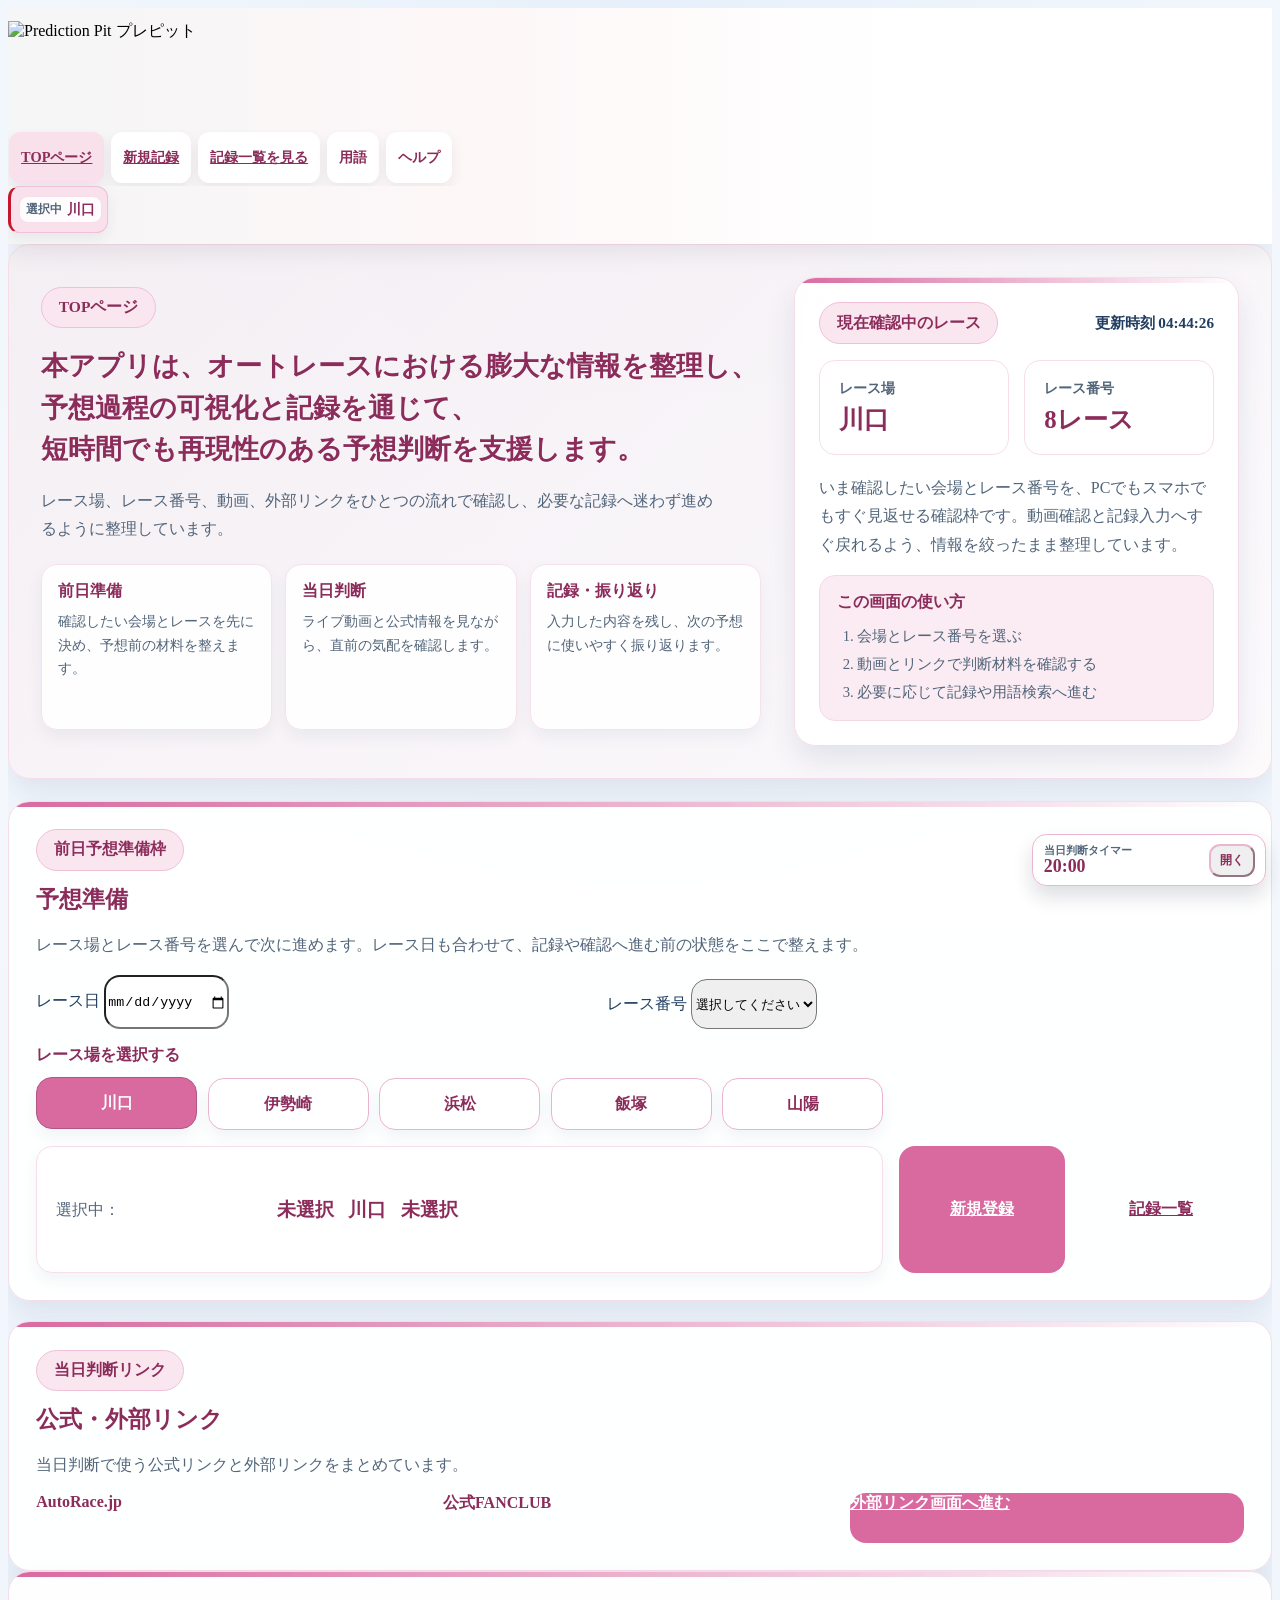
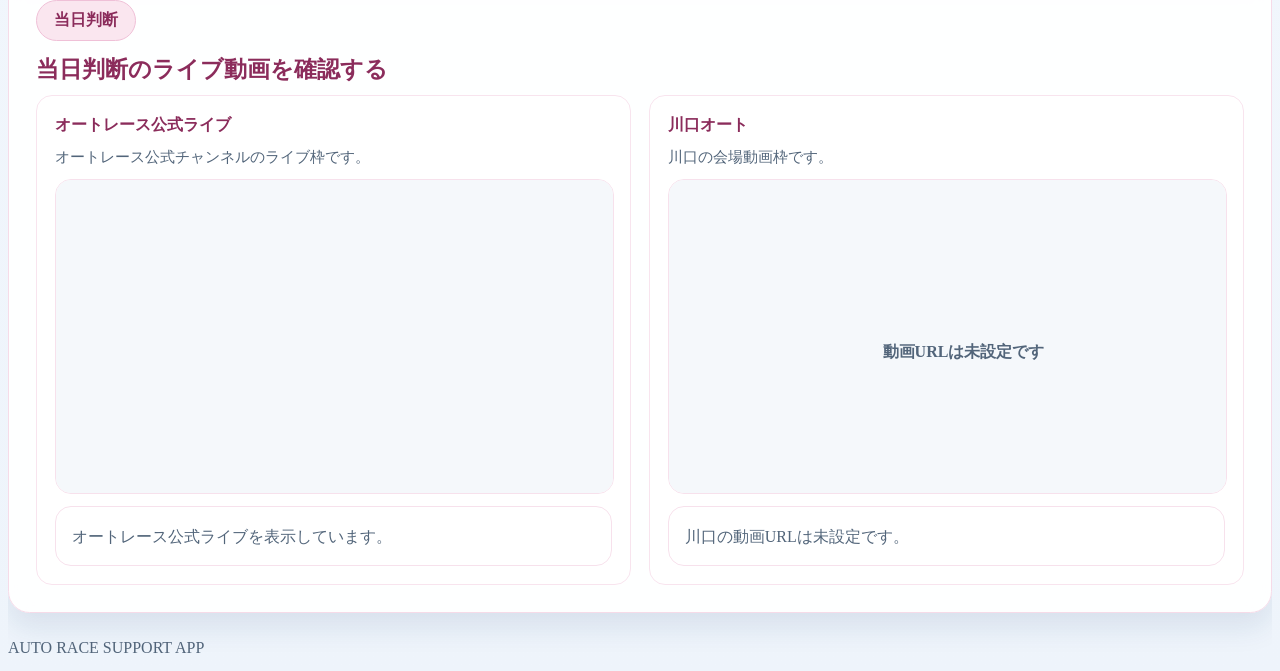
==== commit 3c9a2eca: "共通ヘッダー：ロゴ見切れ修正・全体表示復旧" ====
--- a/src/main/resources/templates/home/index.html
+++ b/src/main/resources/templates/home/index.html
@@ -100,50 +100,29 @@
         .site-header-brand {
             display: flex;
             align-items: center;
-            flex: 0 1 clamp(14.5rem, 28vw, 25rem);
-            min-width: 13rem;
+            flex: 0 0 auto;
+            min-width: 11rem;
             padding-top: 0;
         }
 
         .site-header-brand-logo {
-            position: relative;
-            display: block;
+            display: inline-flex;
             align-items: center;
-            width: clamp(14.5rem, 28vw, 25rem);
+            width: clamp(12rem, 16vw, 15rem);
             max-width: 100%;
-            height: clamp(3.35rem, 4.8vw, 4.9rem);
-            overflow: hidden;
-            border-radius: 0.95rem;
-            background:
-                linear-gradient(105deg, #020305 0%, #070b10 54%, #111827 100%),
-                #020305;
-            box-shadow:
-                inset 0 0 0 1px rgba(255, 255, 255, 0.08),
-                inset 0 -0.22rem 0 rgba(197, 22, 46, 0.72),
-                0 0.42rem 1rem rgba(15, 23, 42, 0.16);
-            isolation: isolate;
+            height: auto;
         }
 
         .site-header-brand-logo::after {
-            content: "";
-            position: absolute;
-            inset: 0;
-            z-index: 2;
-            pointer-events: none;
-            background:
-                linear-gradient(90deg, transparent 0 54%, rgba(2, 3, 5, 0.08) 68%, rgba(2, 3, 5, 0.54) 100%),
-                linear-gradient(165deg, transparent 55%, rgba(197, 22, 46, 0.36) 74%, transparent 76%);
+            display: none;
         }
 
         .site-header-logo-image {
-            position: relative;
-            z-index: 1;
             display: block;
             width: 100%;
             height: auto;
             object-fit: contain;
             object-position: left center;
-            transform: translateY(-24%);
         }
 
         .site-header-actions {
@@ -988,8 +967,8 @@
             }
 
             .site-header-brand-logo {
-                width: clamp(13rem, 50vw, 20rem);
-                height: clamp(3.1rem, 10vw, 4.2rem);
+                width: clamp(10.75rem, 38vw, 13rem);
+                height: auto;
             }
 
             .site-header-actions {
@@ -1115,8 +1094,8 @@
             }
 
             .site-header-brand-logo {
-                width: clamp(12.5rem, 72vw, 17.5rem);
-                height: clamp(3rem, 16vw, 4rem);
+                width: clamp(10.75rem, 58vw, 12.75rem);
+                height: auto;
             }
 
             .site-menu-row {
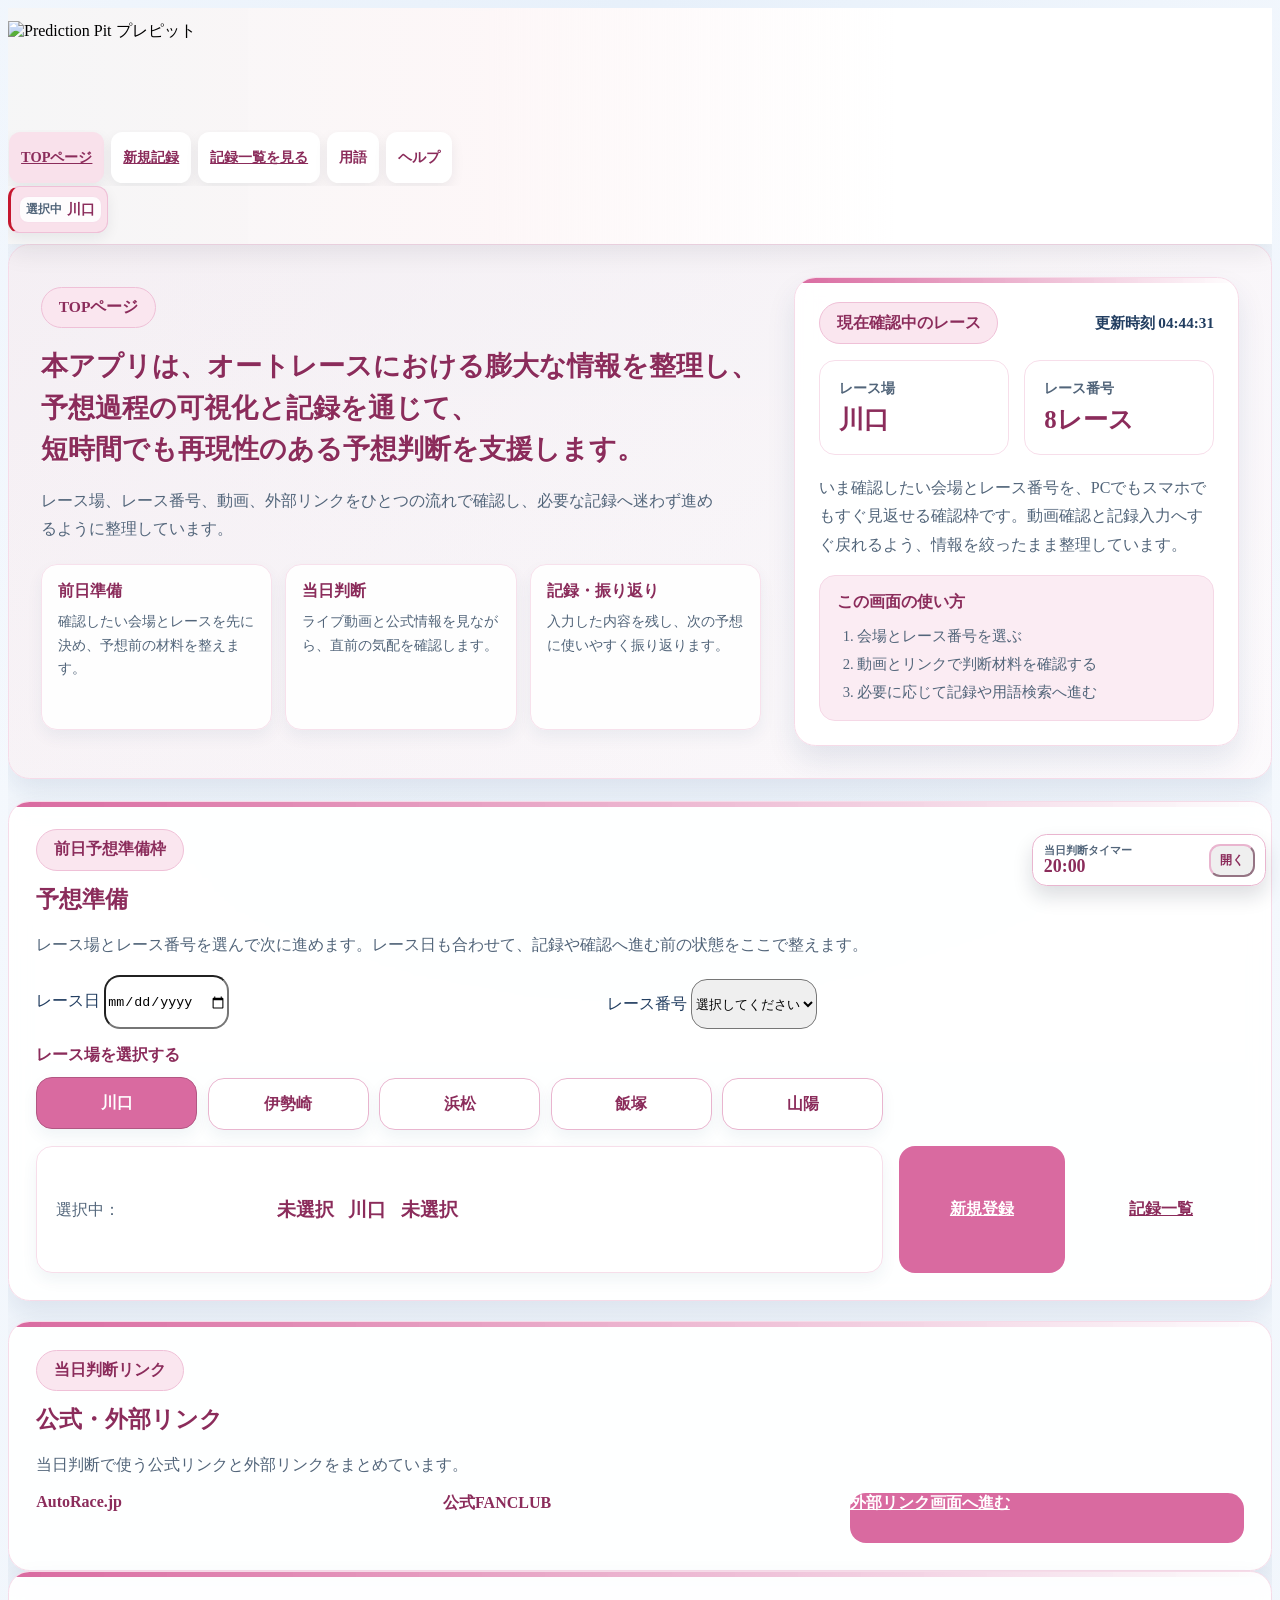
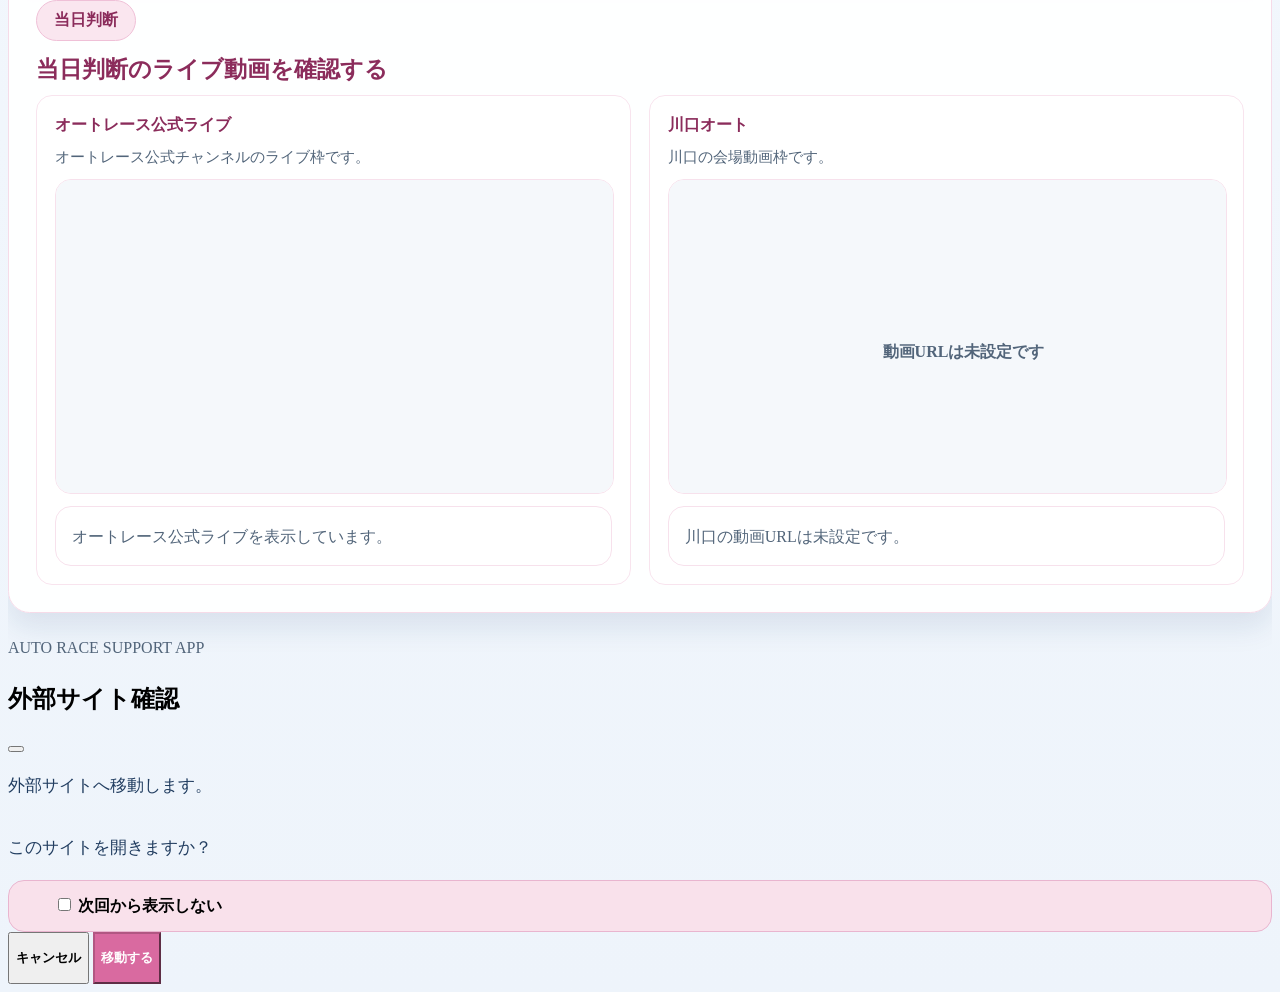
==== commit 5f4b2c73: "TOPページ：公式・外部リンク確認モーダル実装" ====
--- a/src/main/resources/templates/home/index.html
+++ b/src/main/resources/templates/home/index.html
@@ -809,6 +809,30 @@
             margin-bottom: 0.9rem;
         }
 
+        .external-confirm-message {
+            color: var(--home-strong-text);
+            font-size: 1.08rem;
+            line-height: 1.8;
+        }
+
+        .external-confirm-check {
+            border: 1px solid var(--border-color);
+            border-radius: var(--home-control-radius);
+            background: var(--surface-tint);
+            padding: 0.85rem 1rem 0.85rem 2.8rem;
+            font-size: 1rem;
+            font-weight: 700;
+        }
+
+        .external-confirm-modal .modal-footer {
+            gap: 0.75rem;
+        }
+
+        .external-confirm-modal .modal-footer .btn {
+            min-height: 3.25rem;
+            font-weight: 700;
+        }
+
         .floating-timer-panel {
             position: fixed;
             right: 0.85rem;
@@ -1166,6 +1190,20 @@
             .video-panel,
             .link-panel {
                 padding: 1rem !important;
+            }
+
+            .external-confirm-modal .modal-dialog {
+                margin: 1rem;
+            }
+
+            .external-confirm-modal .modal-footer {
+                display: grid;
+                grid-template-columns: 1fr;
+            }
+
+            .external-confirm-modal .modal-footer .btn {
+                width: 100%;
+                margin: 0;
             }
 
             .venue-choice-btn {
@@ -1367,8 +1405,8 @@
                             <p class="link-note">当日判断で使う公式リンクと外部リンクをまとめています。</p>
 
                             <div class="link-stack">
-                                <a th:if="${officialRelatedLinks.size() > 0}" th:href="${officialRelatedLinks[0].url}" target="_blank" rel="noopener noreferrer" class="btn btn-outline-primary">AutoRace.jp</a>
-                                <a th:if="${officialRelatedLinks.size() > 1}" th:href="${officialRelatedLinks[1].url}" target="_blank" rel="noopener noreferrer" class="btn btn-outline-primary">公式FANCLUB</a>
+                                <a th:if="${officialRelatedLinks.size() > 0}" th:href="${officialRelatedLinks[0].url}" target="_blank" rel="noopener noreferrer" class="btn btn-outline-primary" data-home-external-confirm-link data-external-confirm-storage-key="externalLinkConfirmDisabled">AutoRace.jp</a>
+                                <a th:if="${officialRelatedLinks.size() > 1}" th:href="${officialRelatedLinks[1].url}" target="_blank" rel="noopener noreferrer" class="btn btn-outline-primary" data-home-external-confirm-link data-external-confirm-storage-key="externalLinkConfirmDisabled">公式FANCLUB</a>
                                 <a th:href="@{/links}" class="btn btn-primary" data-menu-param-target="links">外部リンク画面へ進む</a>
                             </div>
                         </section>
@@ -1455,6 +1493,28 @@
         <div th:replace="~{layout/floating-memo :: floatingMemo}"></div>
     </div>
 
+    <div class="modal fade external-confirm-modal" id="homeExternalLinkConfirmModal" tabindex="-1" aria-labelledby="homeExternalLinkConfirmTitle" aria-hidden="true">
+        <div class="modal-dialog modal-dialog-centered">
+            <div class="modal-content">
+                <div class="modal-header">
+                    <h2 class="modal-title h5 fw-bold" id="homeExternalLinkConfirmTitle">外部サイト確認</h2>
+                    <button type="button" class="btn-close" data-bs-dismiss="modal" aria-label="閉じる"></button>
+                </div>
+                <div class="modal-body">
+                    <p class="external-confirm-message mb-3">外部サイトへ移動します。<br><br>このサイトを開きますか？</p>
+                    <div class="form-check external-confirm-check mb-0">
+                        <input class="form-check-input" type="checkbox" id="homeExternalLinkConfirmSkip">
+                        <label class="form-check-label" for="homeExternalLinkConfirmSkip">次回から表示しない</label>
+                    </div>
+                </div>
+                <div class="modal-footer">
+                    <button type="button" class="btn btn-outline-secondary btn-lg" data-bs-dismiss="modal">キャンセル</button>
+                    <button type="button" class="btn btn-primary btn-lg" id="homeExternalLinkConfirmMove">移動する</button>
+                </div>
+            </div>
+        </div>
+    </div>
+
     <th:block th:replace="~{layout/base :: commonScripts}"></th:block>
     <script>
         const liveVideoConfig = {
@@ -1502,6 +1562,133 @@
             } catch (error) {
                 return;
             }
+        }
+
+        function getExternalConfirmStorageKey(link) {
+            if (!link || !link.dataset) {
+                return "externalLinkConfirmDisabled";
+            }
+
+            return link.dataset.externalConfirmStorageKey || "externalLinkConfirmDisabled";
+        }
+
+        function isExternalConfirmSkipped(storageKey) {
+            try {
+                return safeStorageGet(window.localStorage, storageKey) === "true";
+            } catch (error) {
+                return false;
+            }
+        }
+
+        function saveExternalConfirmSkip(storageKey) {
+            try {
+                safeStorageSet(window.localStorage, storageKey, "true");
+            } catch (error) {
+                return;
+            }
+        }
+
+        function openExternalLink(url, target) {
+            if (!url) {
+                return;
+            }
+
+            if (target === "_blank") {
+                const temporaryLink = document.createElement("a");
+                temporaryLink.href = url;
+                temporaryLink.target = "_blank";
+                temporaryLink.rel = "noopener noreferrer";
+                document.body.appendChild(temporaryLink);
+                temporaryLink.click();
+                temporaryLink.remove();
+                return;
+            }
+
+            window.location.href = url;
+        }
+
+        function initializeOfficialExternalLinkConfirm() {
+            const section = document.getElementById("officialLinksSection");
+            const modalElement = document.getElementById("homeExternalLinkConfirmModal");
+            const skipCheckbox = document.getElementById("homeExternalLinkConfirmSkip");
+            const moveButton = document.getElementById("homeExternalLinkConfirmMove");
+
+            if (!section || !modalElement || !skipCheckbox || !moveButton) {
+                return;
+            }
+
+            const externalLinks = section.querySelectorAll("[data-home-external-confirm-link]");
+
+            if (!externalLinks.length) {
+                return;
+            }
+
+            const confirmModal = window.bootstrap && window.bootstrap.Modal
+                ? window.bootstrap.Modal.getOrCreateInstance(modalElement)
+                : null;
+            let pendingLink = null;
+
+            function clearPendingLink() {
+                pendingLink = null;
+                skipCheckbox.checked = false;
+            }
+
+            externalLinks.forEach(function (link) {
+                if (!link) {
+                    return;
+                }
+
+                link.addEventListener("click", function (event) {
+                    const url = link.getAttribute("href");
+                    const storageKey = getExternalConfirmStorageKey(link);
+
+                    if (!url || isExternalConfirmSkipped(storageKey)) {
+                        return;
+                    }
+
+                    event.preventDefault();
+                    pendingLink = {
+                        url: url,
+                        target: link.getAttribute("target") || "_self",
+                        storageKey: storageKey
+                    };
+                    skipCheckbox.checked = false;
+
+                    if (confirmModal) {
+                        confirmModal.show();
+                        return;
+                    }
+
+                    if (window.confirm("外部サイトへ移動します。\n\nこのサイトを開きますか？")) {
+                        openExternalLink(pendingLink.url, pendingLink.target);
+                    }
+                    clearPendingLink();
+                });
+            });
+
+            moveButton.addEventListener("click", function () {
+                if (!pendingLink) {
+                    return;
+                }
+
+                const linkToOpen = pendingLink;
+
+                if (skipCheckbox.checked) {
+                    saveExternalConfirmSkip(linkToOpen.storageKey);
+                }
+
+                clearPendingLink();
+
+                if (confirmModal) {
+                    confirmModal.hide();
+                }
+
+                openExternalLink(linkToOpen.url, linkToOpen.target);
+            });
+
+            modalElement.addEventListener("hidden.bs.modal", function () {
+                clearPendingLink();
+            });
         }
 
         function getVenueChoiceButtons() {
@@ -1965,6 +2152,7 @@
             updateMenuContext();
             applyVenueTheme();
             updateVenueLinkedPanels();
+            initializeOfficialExternalLinkConfirm();
             setupManualTimer();
             layoutFloatingUtilities();
 
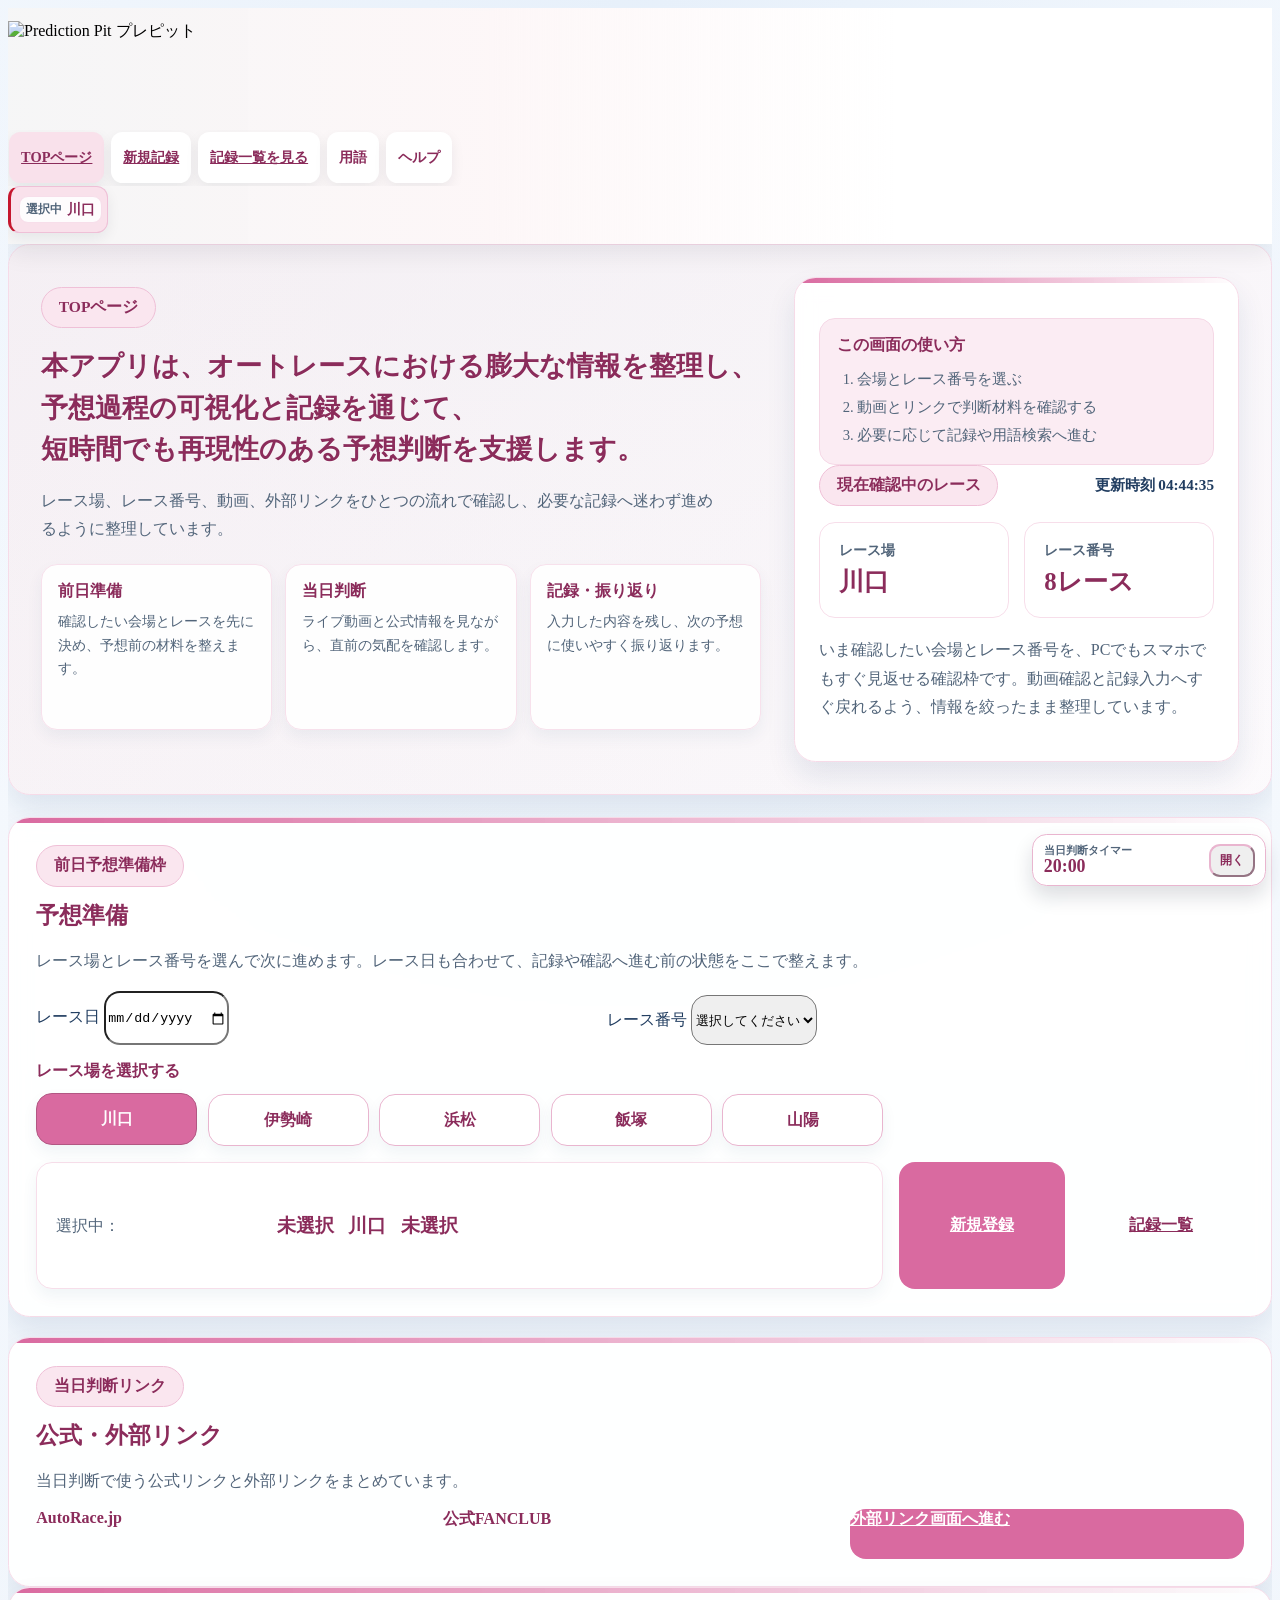
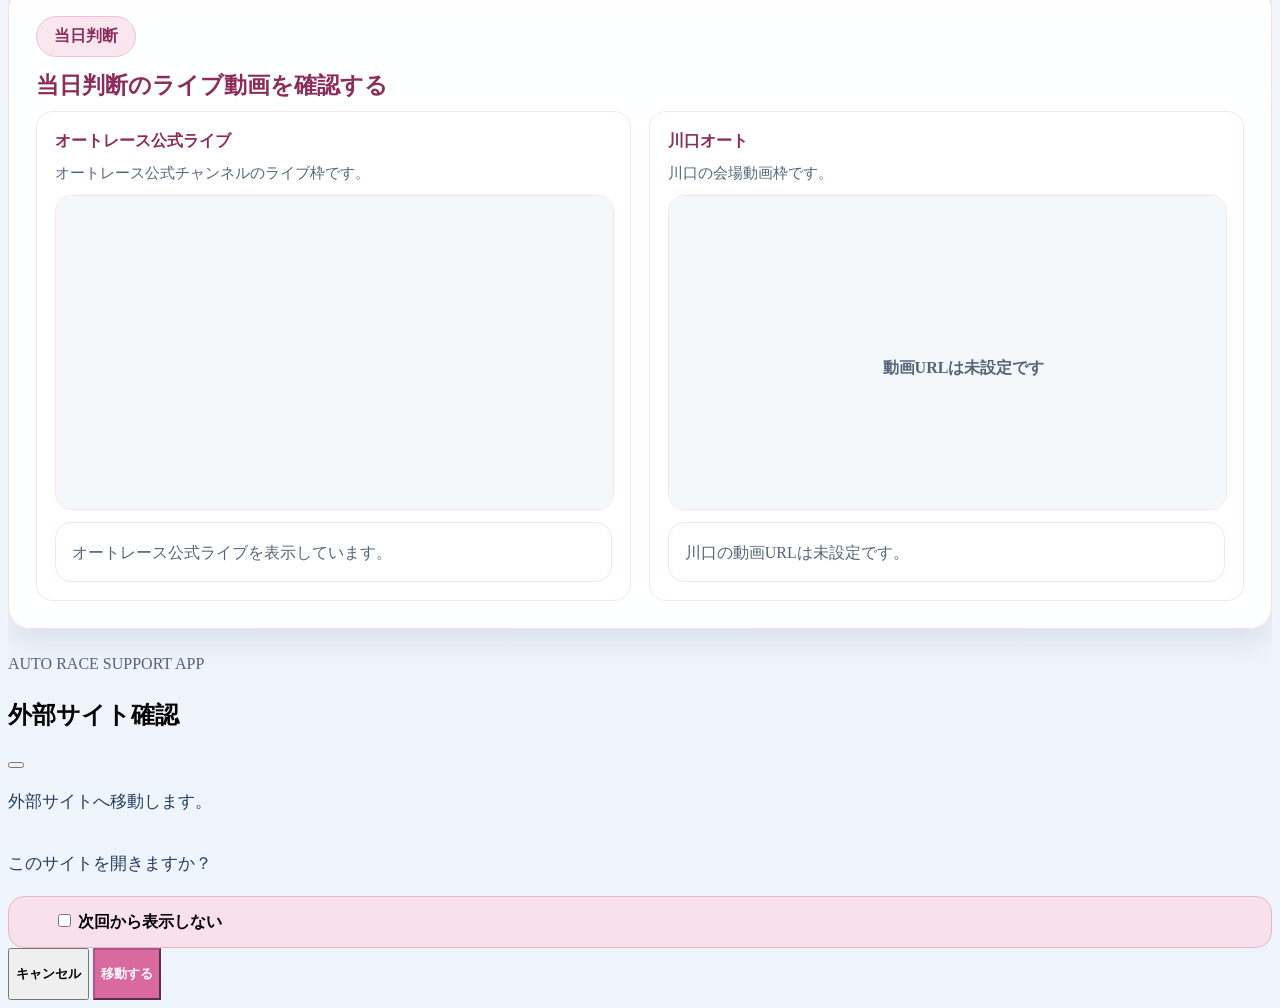
==== commit c8da87f3: "TOPページ：現在確認中のレースカード内レイアウト調整" ====
--- a/src/main/resources/templates/home/index.html
+++ b/src/main/resources/templates/home/index.html
@@ -1312,6 +1312,15 @@
                         </section>
 
                         <aside class="status-panel">
+                            <div class="usage-box">
+                                <div class="usage-title">この画面の使い方</div>
+                                <ol class="usage-list">
+                                    <li>会場とレース番号を選ぶ</li>
+                                    <li>動画とリンクで判断材料を確認する</li>
+                                    <li>必要に応じて記録や用語検索へ進む</li>
+                                </ol>
+                            </div>
+
                             <div class="status-header">
                                 <div class="panel-badge">現在確認中のレース</div>
                                 <div class="status-clock">更新時刻 <span id="currentRaceNow">--:--:--</span></div>
@@ -1329,15 +1338,6 @@
                             </div>
 
                             <p class="status-copy mb-0">いま確認したい会場とレース番号を、PCでもスマホでもすぐ見返せる確認枠です。動画確認と記録入力へすぐ戻れるよう、情報を絞ったまま整理しています。</p>
-
-                            <div class="usage-box">
-                                <div class="usage-title">この画面の使い方</div>
-                                <ol class="usage-list">
-                                    <li>会場とレース番号を選ぶ</li>
-                                    <li>動画とリンクで判断材料を確認する</li>
-                                    <li>必要に応じて記録や用語検索へ進む</li>
-                                </ol>
-                            </div>
                         </aside>
                     </div>
                 </section>
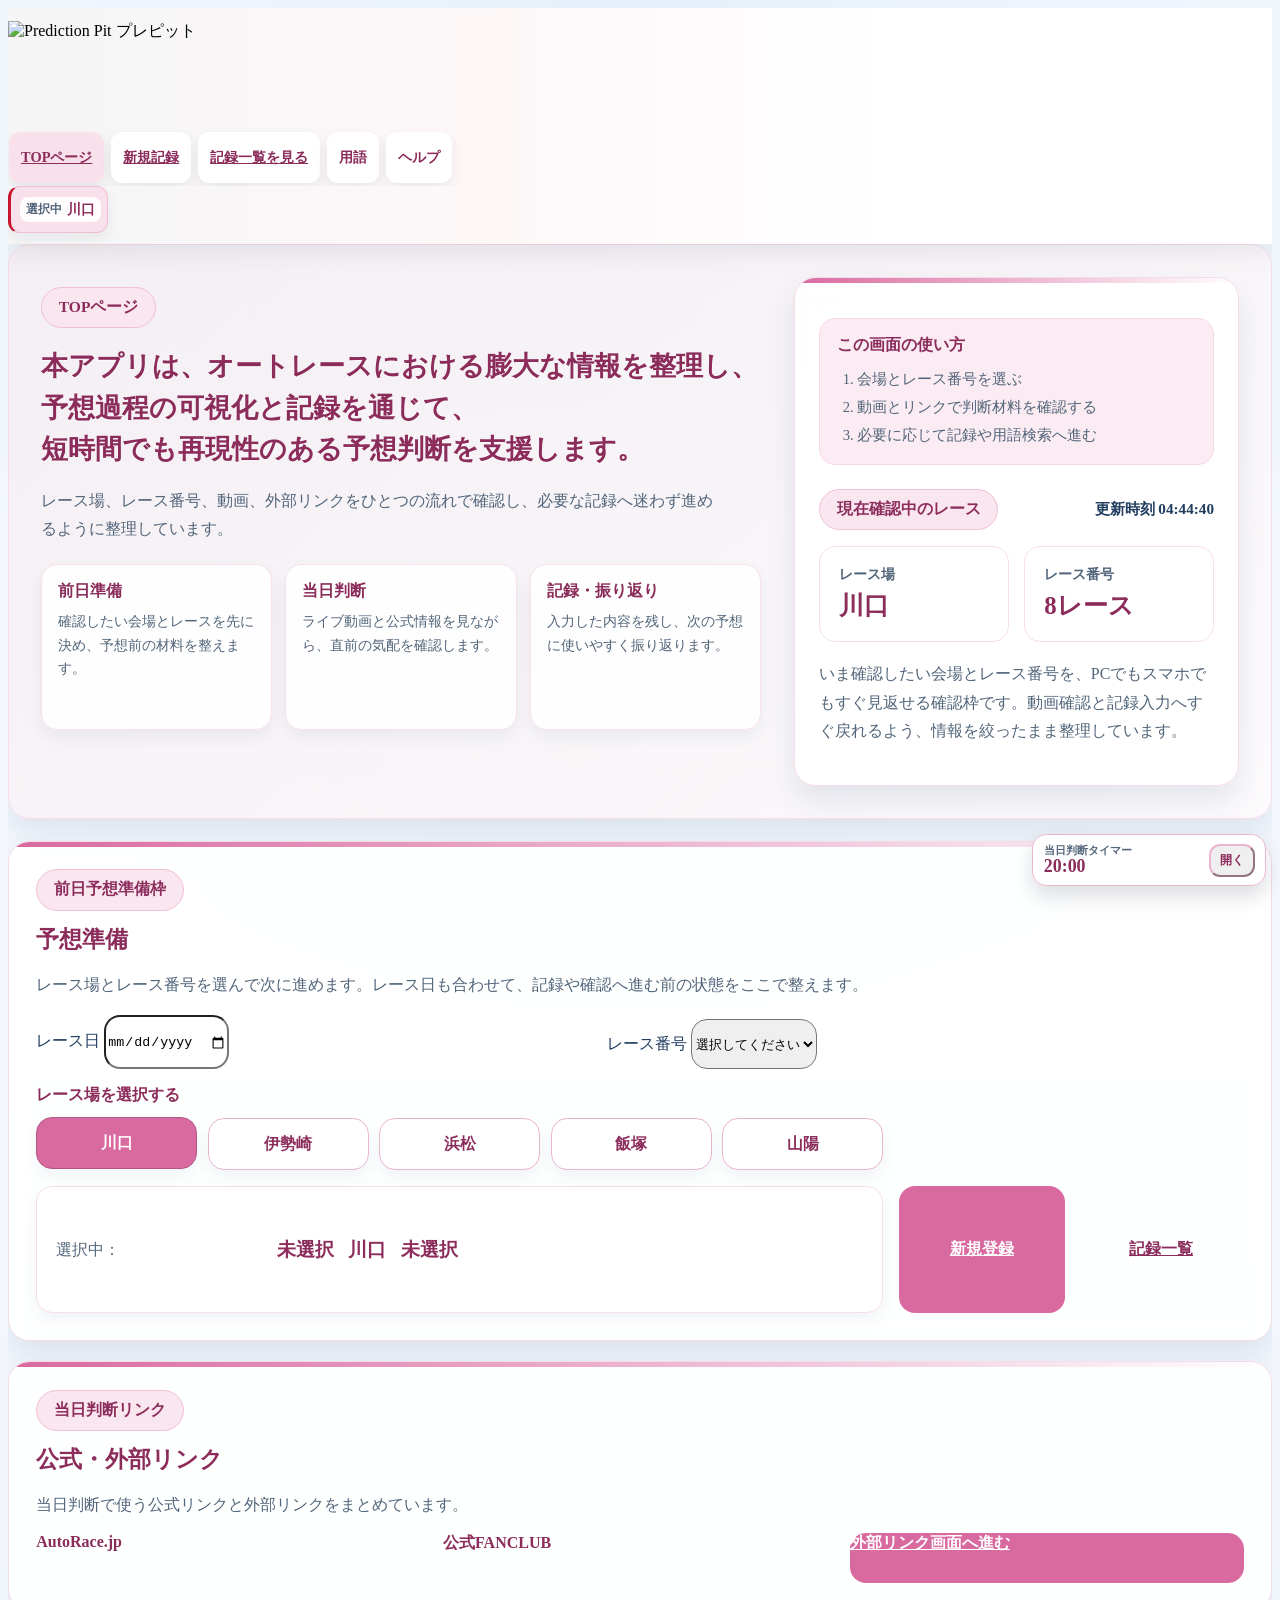
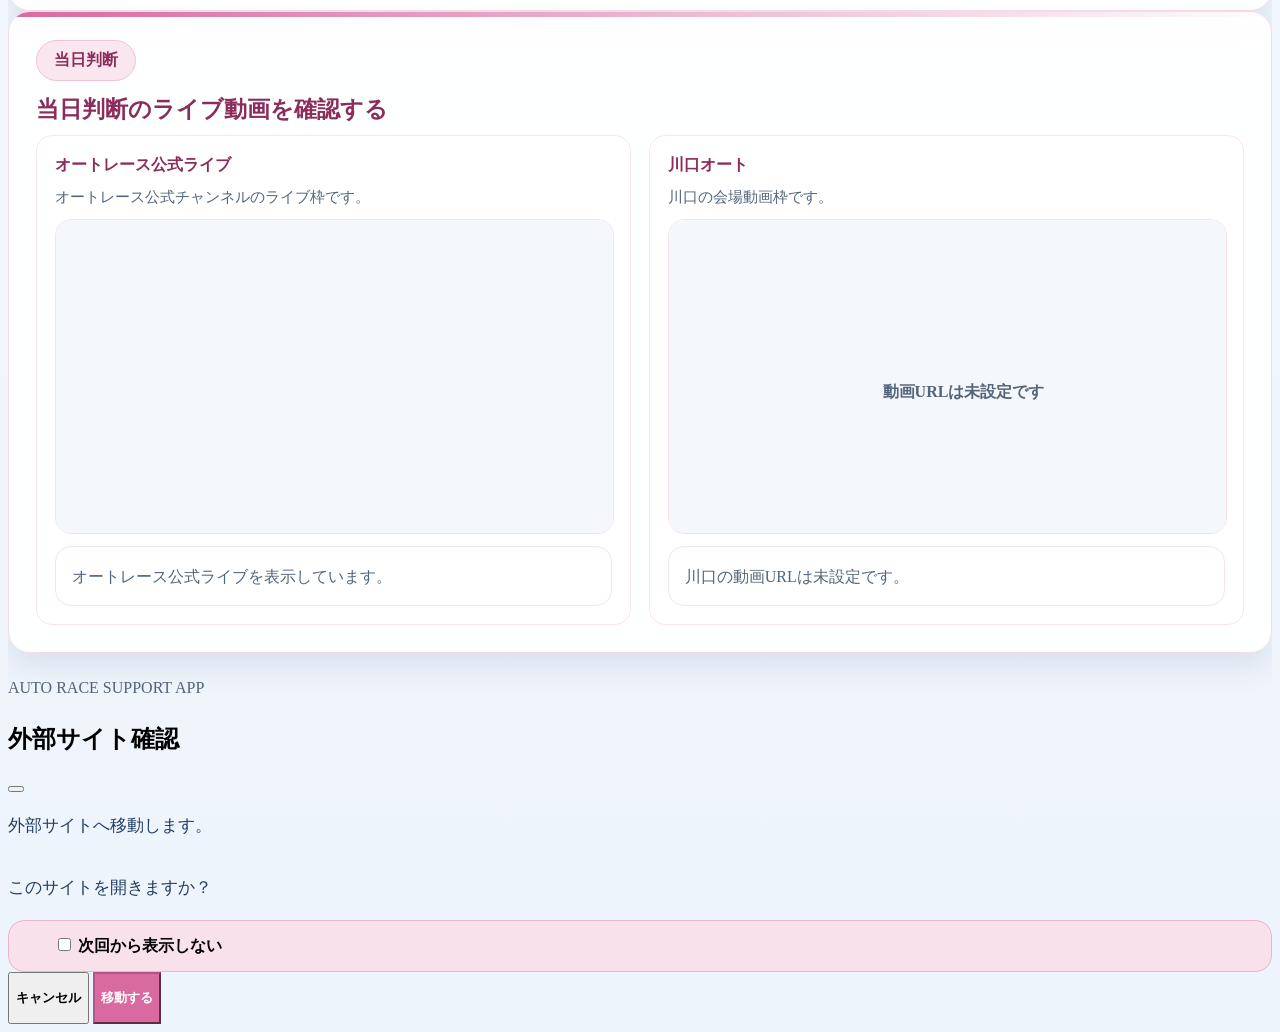
==== commit 7148fd2d: "TOPページ：使い方枠と現在確認中レースの余白調整" ====
--- a/src/main/resources/templates/home/index.html
+++ b/src/main/resources/templates/home/index.html
@@ -510,6 +510,7 @@
 
         .usage-box {
             margin-top: 1rem;
+            margin-bottom: 1.5rem;
             padding: 1rem 1.1rem;
             border-radius: var(--home-control-radius);
             background: color-mix(in srgb, var(--surface-tint) 62%, white);
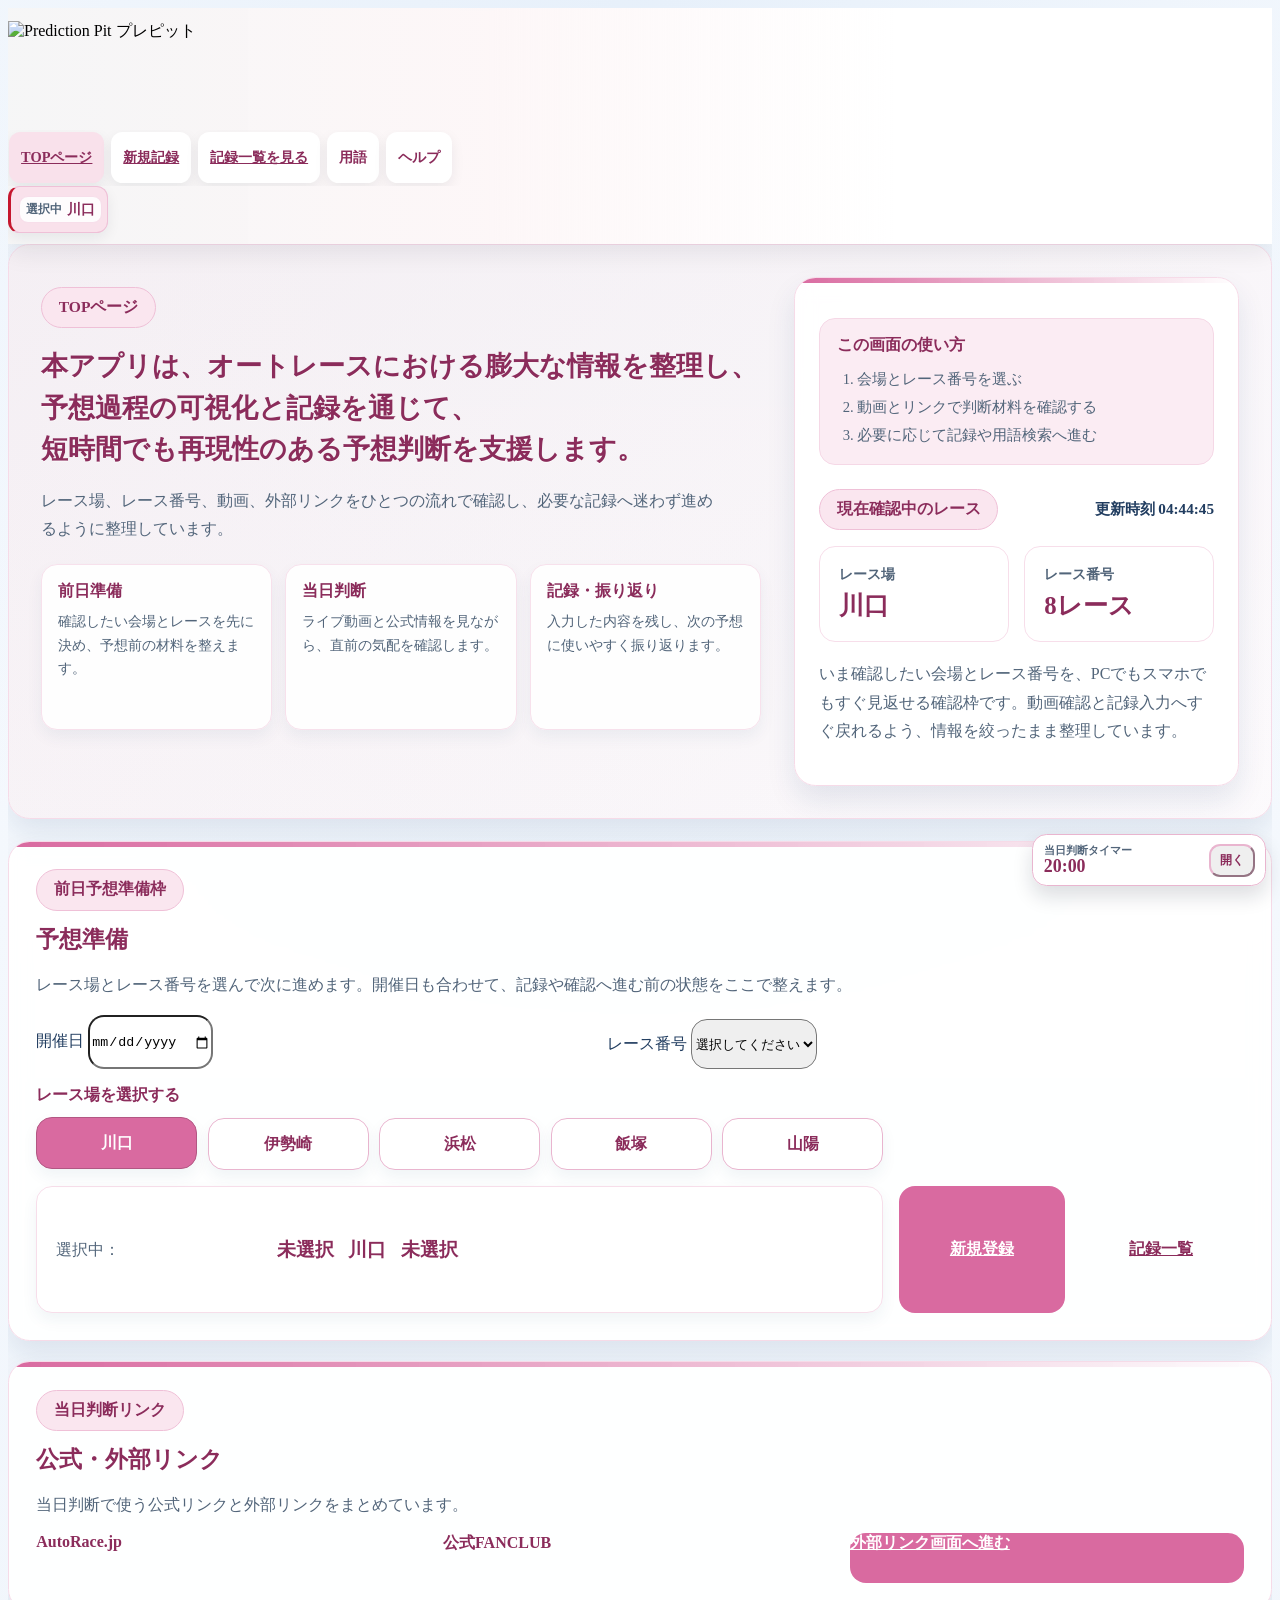
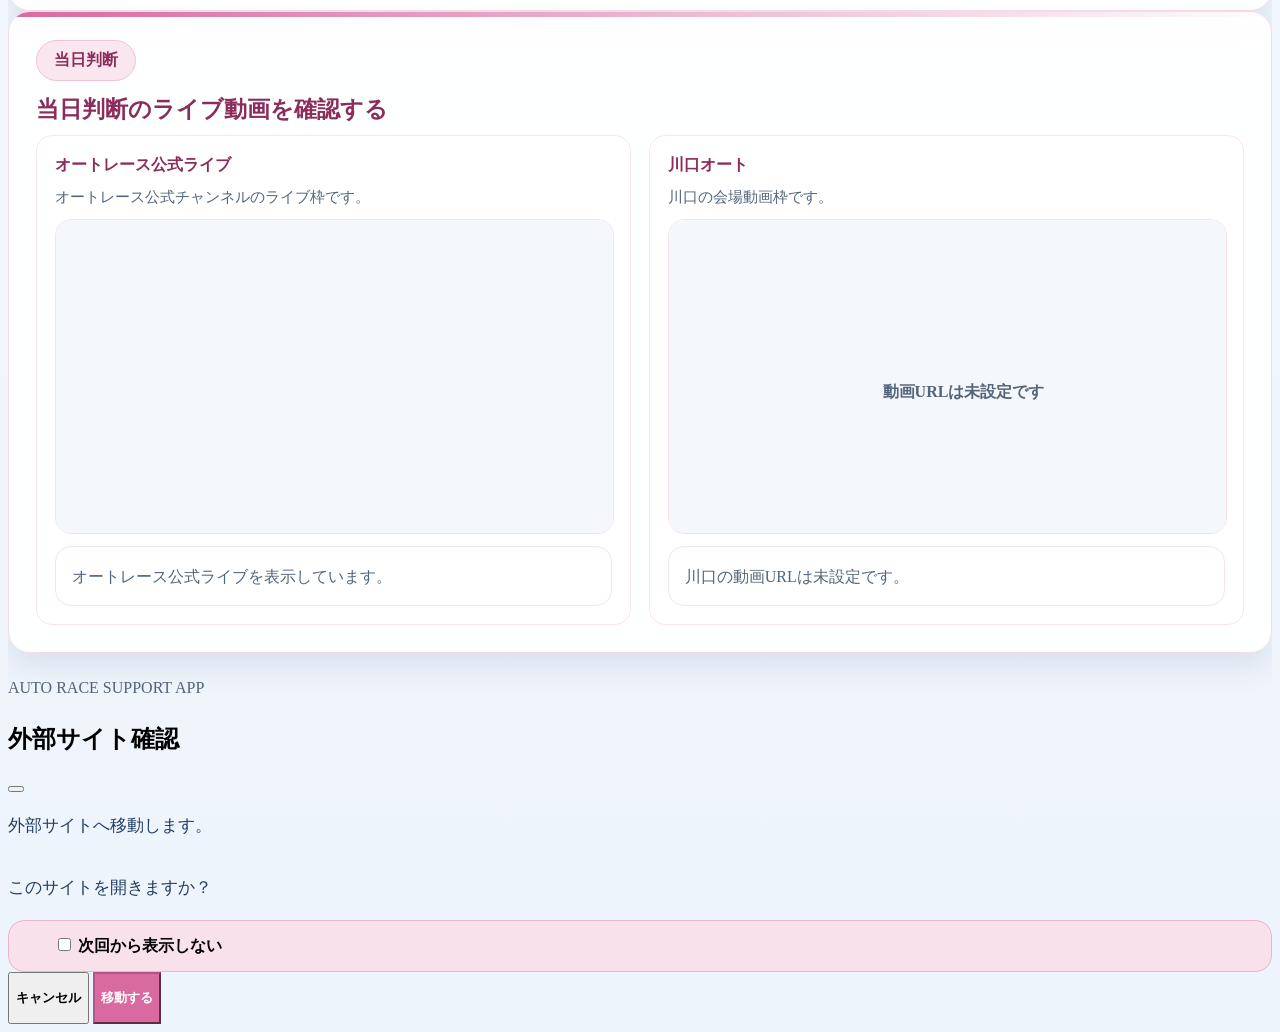
==== commit fee552bb: "開催日表記統一対応" ====
--- a/src/main/resources/templates/home/index.html
+++ b/src/main/resources/templates/home/index.html
@@ -1347,11 +1347,11 @@
                     <section id="prepSection" class="prep-panel">
                         <div class="panel-badge">前日予想準備枠</div>
                         <h2 class="section-title">予想準備</h2>
-                        <p class="section-copy">レース場とレース番号を選んで次に進めます。レース日も合わせて、記録や確認へ進む前の状態をここで整えます。</p>
+                        <p class="section-copy">レース場とレース番号を選んで次に進めます。開催日も合わせて、記録や確認へ進む前の状態をここで整えます。</p>
 
                         <form method="get" th:action="@{/}" class="prep-form-grid mt-4">
                             <div class="prep-date-field">
-                                <label for="raceDateInput" class="form-label fw-semibold">レース日</label>
+                                <label for="raceDateInput" class="form-label fw-semibold">開催日</label>
                                 <input type="date"
                                        id="raceDateInput"
                                        name="date"
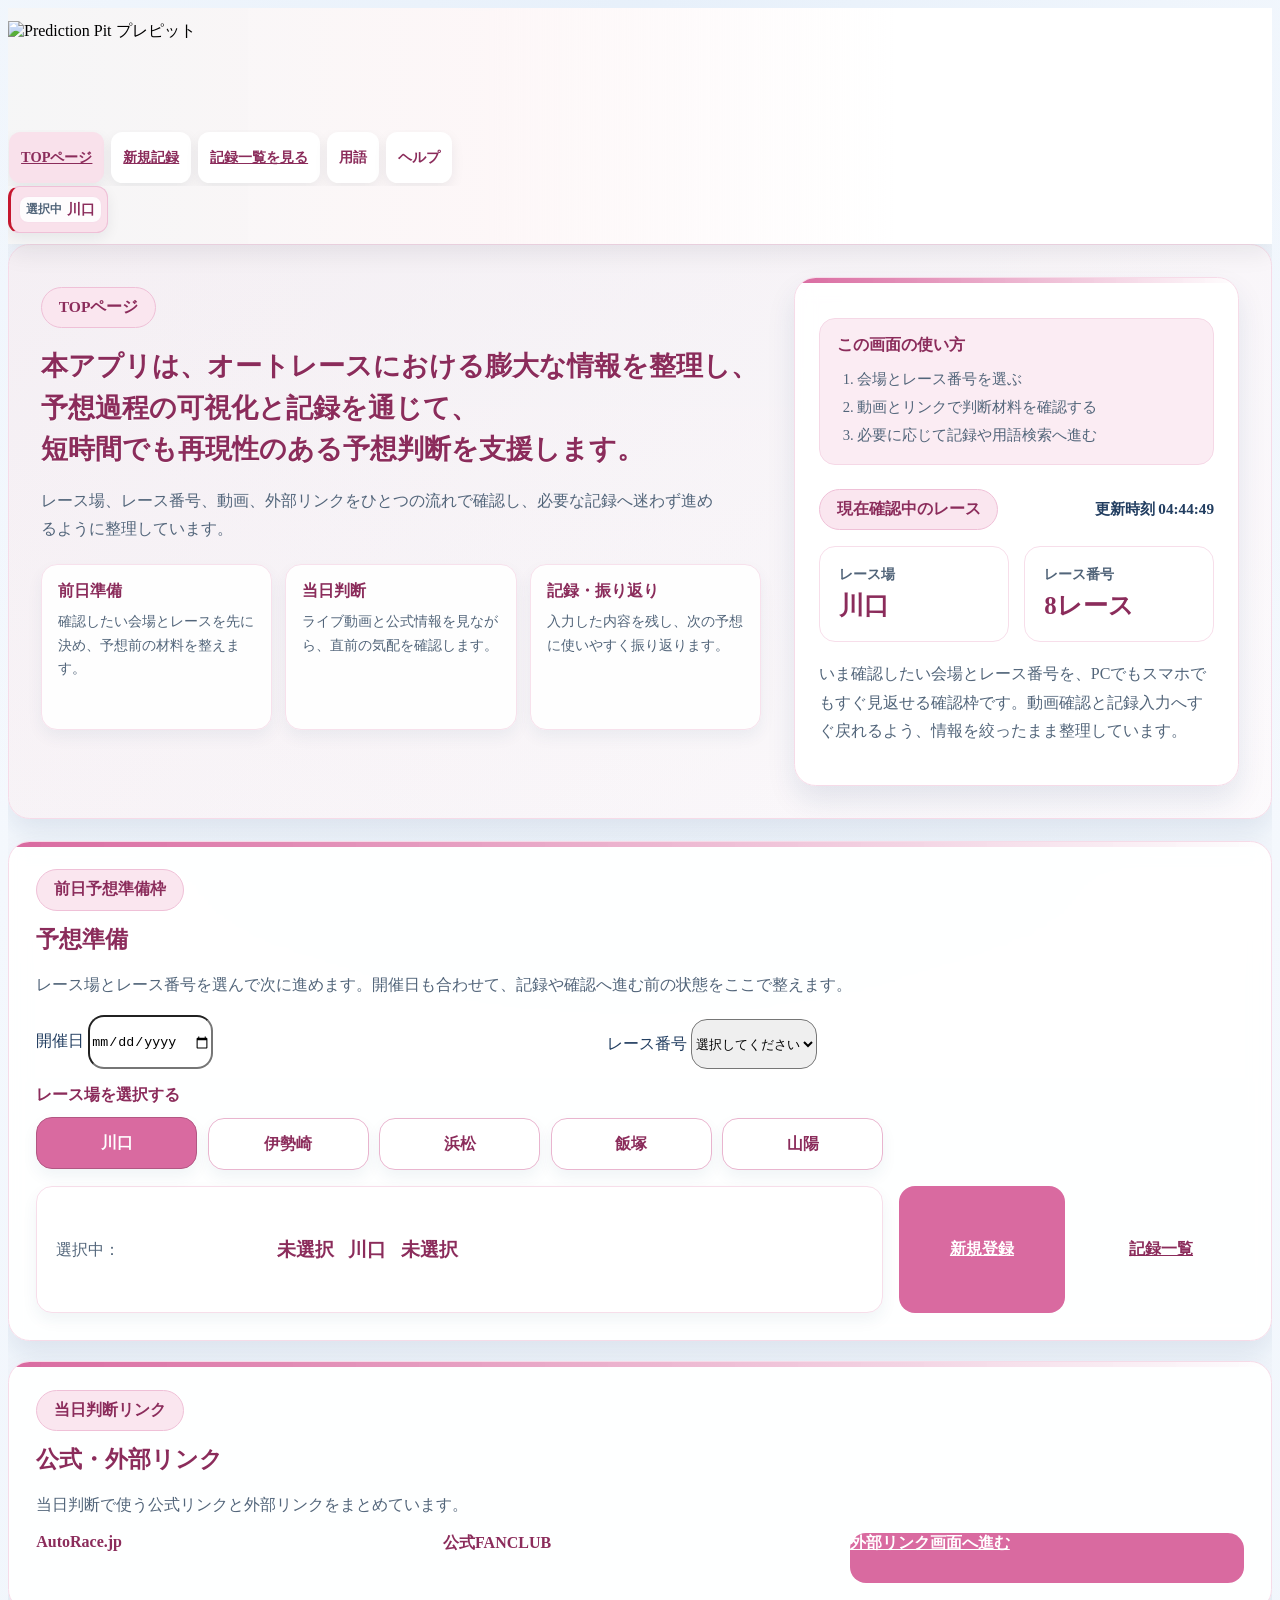
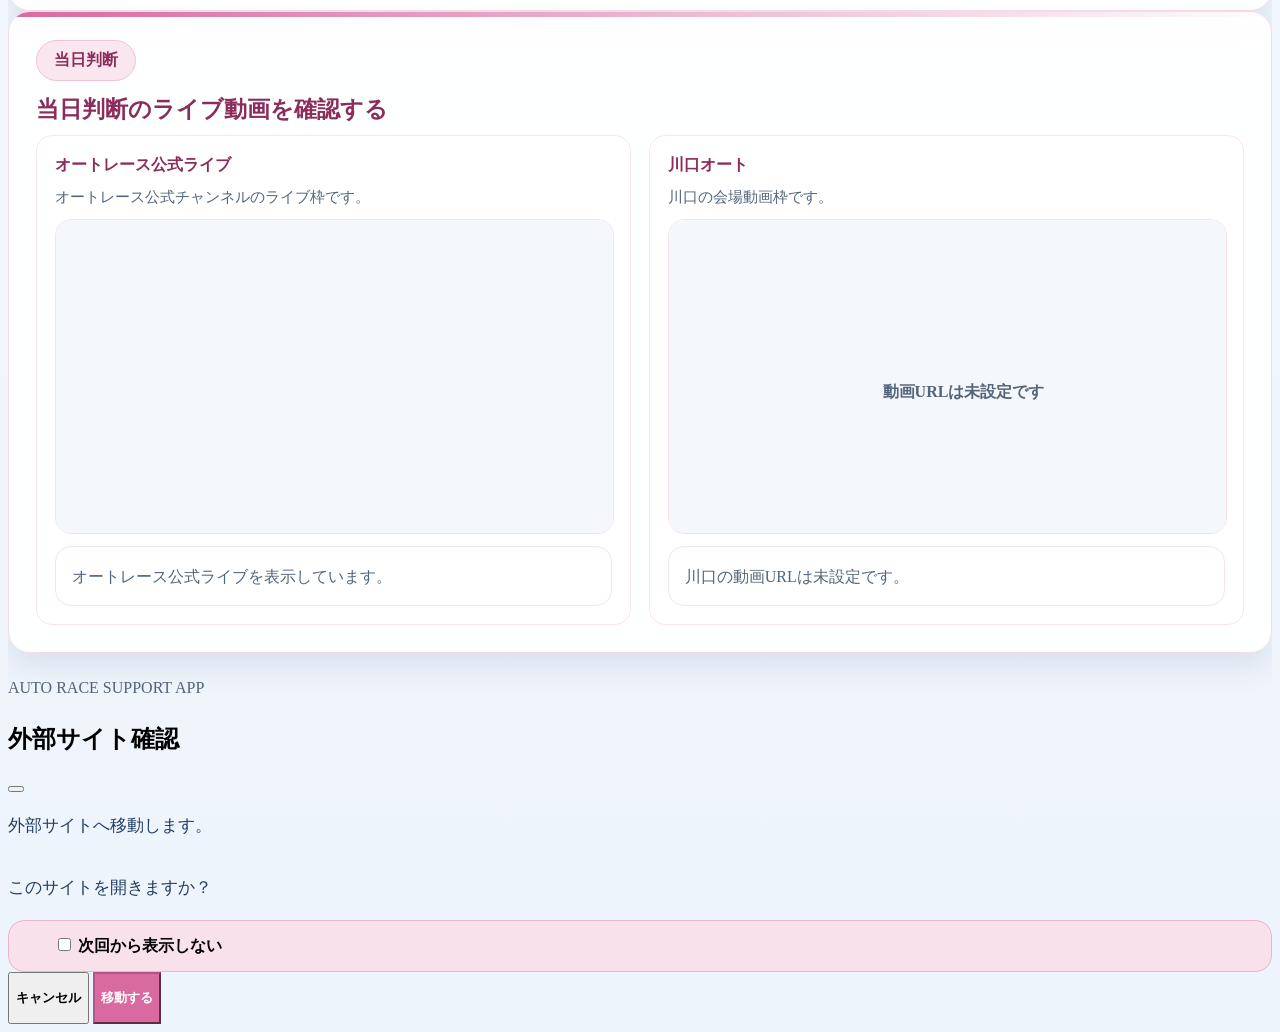
==== commit 8dc61cb3: "共通機能：当日判断タイマー全ページ引継ぎ対応" ====
--- a/src/main/resources/templates/home/index.html
+++ b/src/main/resources/templates/home/index.html
@@ -1460,37 +1460,7 @@
             </div>
         </main>
 
-        <div id="floatingTimerPanel" class="floating-timer-panel is-collapsed" data-panel-open="false">
-            <div class="floating-timer-header">
-                <div>
-                    <div class="floating-timer-title">当日判断タイマー</div>
-                    <div id="floatingTimerClock" class="timer-clock">20:00</div>
-                </div>
-                <button type="button" id="floatingTimerToggleBtn" class="btn btn-outline-primary timer-toggle-btn" aria-expanded="false">開く</button>
-            </div>
-            <div class="floating-timer-body">
-                <div id="floatingTimerStatus" class="timer-status">時間ボタンを押すとカウントダウンを開始します。</div>
-                <div class="mt-3">
-                    <label for="floatingTimerStrengthSelect" class="form-label fw-semibold mb-1">バイブの強さ</label>
-                    <select id="floatingTimerStrengthSelect" class="form-select timer-strength-select">
-                        <option value="200">小 200ms</option>
-                        <option value="500" selected>中 500ms</option>
-                        <option value="1000">大 1000ms</option>
-                    </select>
-                </div>
-                <div class="timer-button-grid">
-                    <button type="button" class="btn btn-primary timer-preset-btn" data-timer-seconds="1200">20分</button>
-                    <button type="button" class="btn btn-outline-primary timer-preset-btn" data-timer-seconds="600">10分</button>
-                    <button type="button" class="btn btn-outline-primary timer-preset-btn" data-timer-seconds="300">5分</button>
-                    <button type="button" class="btn btn-outline-primary timer-preset-btn" data-timer-seconds="180">3分</button>
-                    <button type="button" class="btn btn-outline-primary timer-preset-btn" data-timer-seconds="60">1分</button>
-                </div>
-                <div class="timer-action-row">
-                    <button type="button" class="btn btn-outline-primary timer-stop-btn" data-timer-stop>停止</button>
-                </div>
-            </div>
-        </div>
-
+        <div th:replace="~{layout/floating-timer :: floatingTimer}"></div>
         <div th:replace="~{layout/floating-memo :: floatingMemo}"></div>
     </div>
 
@@ -1946,12 +1916,6 @@
             }
         }
 
-        function formatCountdownTime(totalSeconds) {
-            const minutes = Math.floor(totalSeconds / 60);
-            const seconds = totalSeconds % 60;
-            return String(minutes).padStart(2, "0") + ":" + String(seconds).padStart(2, "0");
-        }
-
         function layoutFloatingUtilities() {
             try {
                 const timerPanel = document.getElementById("floatingTimerPanel");
@@ -1972,170 +1936,6 @@
             }
         }
 
-        function setupManualTimer() {
-            const timerStorageKey = "autoraceapp.home.timerState.v1";
-            const defaultTimerSeconds = 20 * 60;
-            const timerPanel = document.getElementById("floatingTimerPanel");
-            const toggleButton = document.getElementById("floatingTimerToggleBtn");
-            const timerClock = document.getElementById("floatingTimerClock");
-            const timerStatus = document.getElementById("floatingTimerStatus");
-            const strengthSelect = document.getElementById("floatingTimerStrengthSelect");
-            const timerButtons = Array.from(document.querySelectorAll("[data-timer-seconds]"));
-            const stopButtons = Array.from(document.querySelectorAll("[data-timer-stop]"));
-            if (!timerPanel || !toggleButton || !timerClock || !timerStatus || !strengthSelect || timerButtons.length === 0) {
-                return;
-            }
-
-            let countdownId = null;
-            let activeTimerSeconds = defaultTimerSeconds;
-            let timerEndAt = null;
-            let panelOpen = false;
-
-            function readTimerState() {
-                const raw = safeStorageGet(window.localStorage, timerStorageKey);
-                if (!raw) {
-                    return null;
-                }
-                try {
-                    return JSON.parse(raw);
-                } catch (error) {
-                    return null;
-                }
-            }
-
-            function writeTimerState() {
-                safeStorageSet(window.localStorage, timerStorageKey, JSON.stringify({
-                    endAt: timerEndAt,
-                    durationSeconds: activeTimerSeconds,
-                    strength: Number(strengthSelect.value),
-                    panelOpen: panelOpen
-                }));
-            }
-
-            function setTimerText(clockText, statusText) {
-                timerClock.textContent = clockText;
-                timerStatus.textContent = statusText;
-            }
-
-            function setPanelOpen(nextOpen) {
-                panelOpen = nextOpen;
-                timerPanel.classList.toggle("is-collapsed", !nextOpen);
-                timerPanel.dataset.panelOpen = nextOpen ? "true" : "false";
-                toggleButton.textContent = nextOpen ? "閉じる" : "開く";
-                toggleButton.setAttribute("aria-expanded", nextOpen ? "true" : "false");
-                writeTimerState();
-                window.requestAnimationFrame(layoutFloatingUtilities);
-            }
-
-            function setRunningState(isRunning) {
-                timerButtons.forEach(function (button) {
-                    const buttonSeconds = Number(button.dataset.timerSeconds);
-                    const isActive = isRunning && buttonSeconds === activeTimerSeconds;
-                    button.classList.toggle("btn-primary", isActive);
-                    button.classList.toggle("btn-outline-primary", !isActive);
-                    button.setAttribute("aria-pressed", isActive ? "true" : "false");
-                });
-
-                stopButtons.forEach(function (button) {
-                    button.disabled = !isRunning;
-                });
-            }
-
-            function stopTimer(clearStorage) {
-                if (countdownId) {
-                    window.clearInterval(countdownId);
-                    countdownId = null;
-                }
-
-                timerEndAt = null;
-                setTimerText(formatCountdownTime(activeTimerSeconds), "時間ボタンを押すとカウントダウンを開始します。");
-                setRunningState(false);
-                if (clearStorage) {
-                    safeStorageRemove(window.localStorage, timerStorageKey);
-                } else {
-                    writeTimerState();
-                }
-            }
-
-            function tickTimer() {
-                if (!timerEndAt) {
-                    stopTimer(false);
-                    return;
-                }
-
-                const diffSeconds = Math.max(0, Math.ceil((timerEndAt - Date.now()) / 1000));
-                setTimerText(formatCountdownTime(diffSeconds), Math.floor(activeTimerSeconds / 60) + "分タイマーを実行中です。");
-
-                if (diffSeconds <= 0) {
-                    if (navigator.vibrate) {
-                        navigator.vibrate([Number(strengthSelect.value), 120, Number(strengthSelect.value)]);
-                    }
-                    setTimerText("00:00", Math.floor(activeTimerSeconds / 60) + "分タイマーが終了しました。");
-                    stopTimer(false);
-                }
-            }
-
-            function startTimer(totalSeconds) {
-                if (!totalSeconds) {
-                    return;
-                }
-
-                activeTimerSeconds = totalSeconds;
-                timerEndAt = Date.now() + totalSeconds * 1000;
-
-                if (countdownId) {
-                    window.clearInterval(countdownId);
-                }
-
-                countdownId = window.setInterval(tickTimer, 1000);
-                setRunningState(true);
-                setPanelOpen(true);
-                writeTimerState();
-                tickTimer();
-            }
-
-            const savedState = readTimerState();
-            if (savedState) {
-                activeTimerSeconds = typeof savedState.durationSeconds === "number" ? savedState.durationSeconds : defaultTimerSeconds;
-                timerEndAt = typeof savedState.endAt === "number" ? savedState.endAt : null;
-                panelOpen = savedState.panelOpen === true;
-                if (typeof savedState.strength === "number") {
-                    strengthSelect.value = String(savedState.strength);
-                }
-            }
-
-            toggleButton.addEventListener("click", function () {
-                setPanelOpen(!panelOpen);
-            });
-
-            timerButtons.forEach(function (button) {
-                button.addEventListener("click", function () {
-                    startTimer(Number(button.dataset.timerSeconds));
-                });
-            });
-
-            stopButtons.forEach(function (button) {
-                button.addEventListener("click", function () {
-                    stopTimer(true);
-                });
-            });
-
-            strengthSelect.addEventListener("change", function () {
-                writeTimerState();
-            });
-
-            setPanelOpen(panelOpen);
-            if (timerEndAt && timerEndAt > Date.now()) {
-                countdownId = window.setInterval(tickTimer, 1000);
-                setRunningState(true);
-                tickTimer();
-            } else {
-                timerEndAt = null;
-                setTimerText(formatCountdownTime(activeTimerSeconds), "時間ボタンを押すとカウントダウンを開始します。");
-                setRunningState(false);
-            }
-        }
-
         function initializeHomePage() {
             const venueInput = document.getElementById("venueInput");
             const venueButtons = getVenueChoiceButtons();
@@ -2154,7 +1954,6 @@
             applyVenueTheme();
             updateVenueLinkedPanels();
             initializeOfficialExternalLinkConfirm();
-            setupManualTimer();
             layoutFloatingUtilities();
 
             venueButtons.forEach(function (button) {
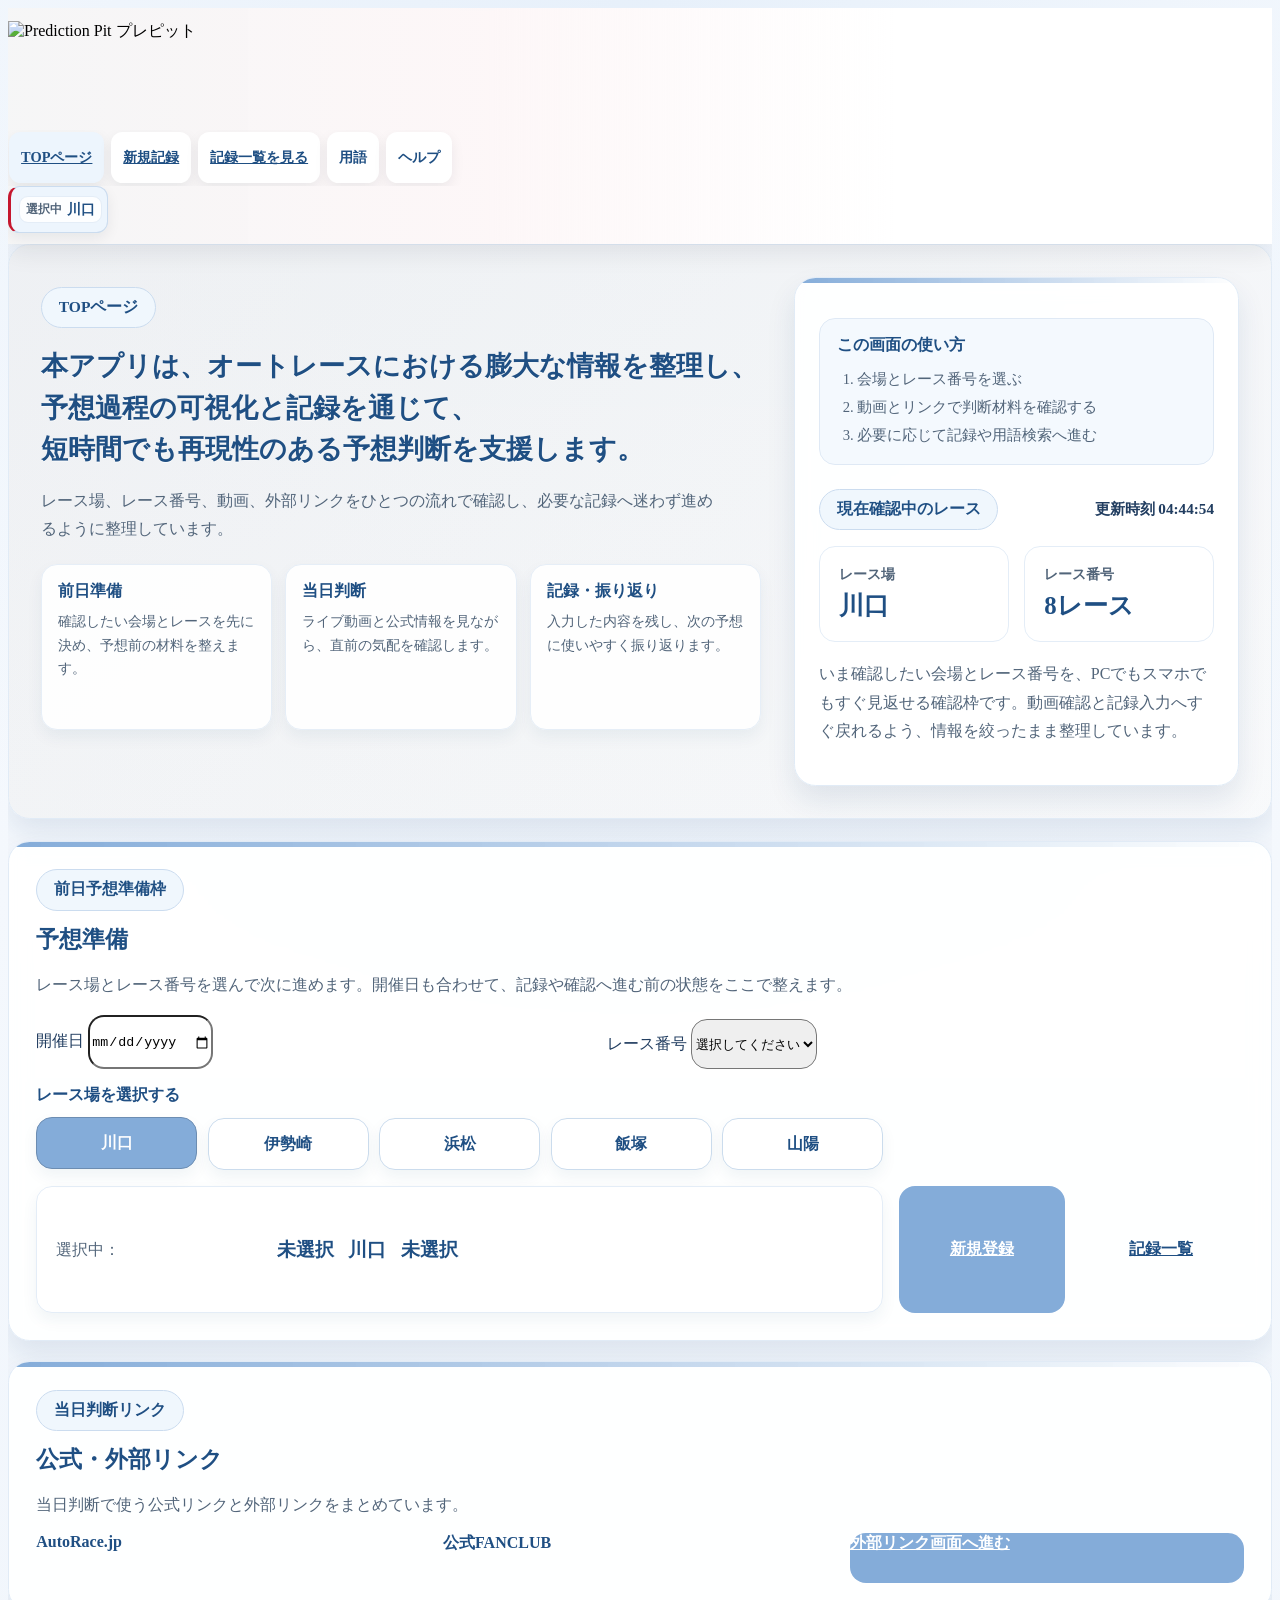
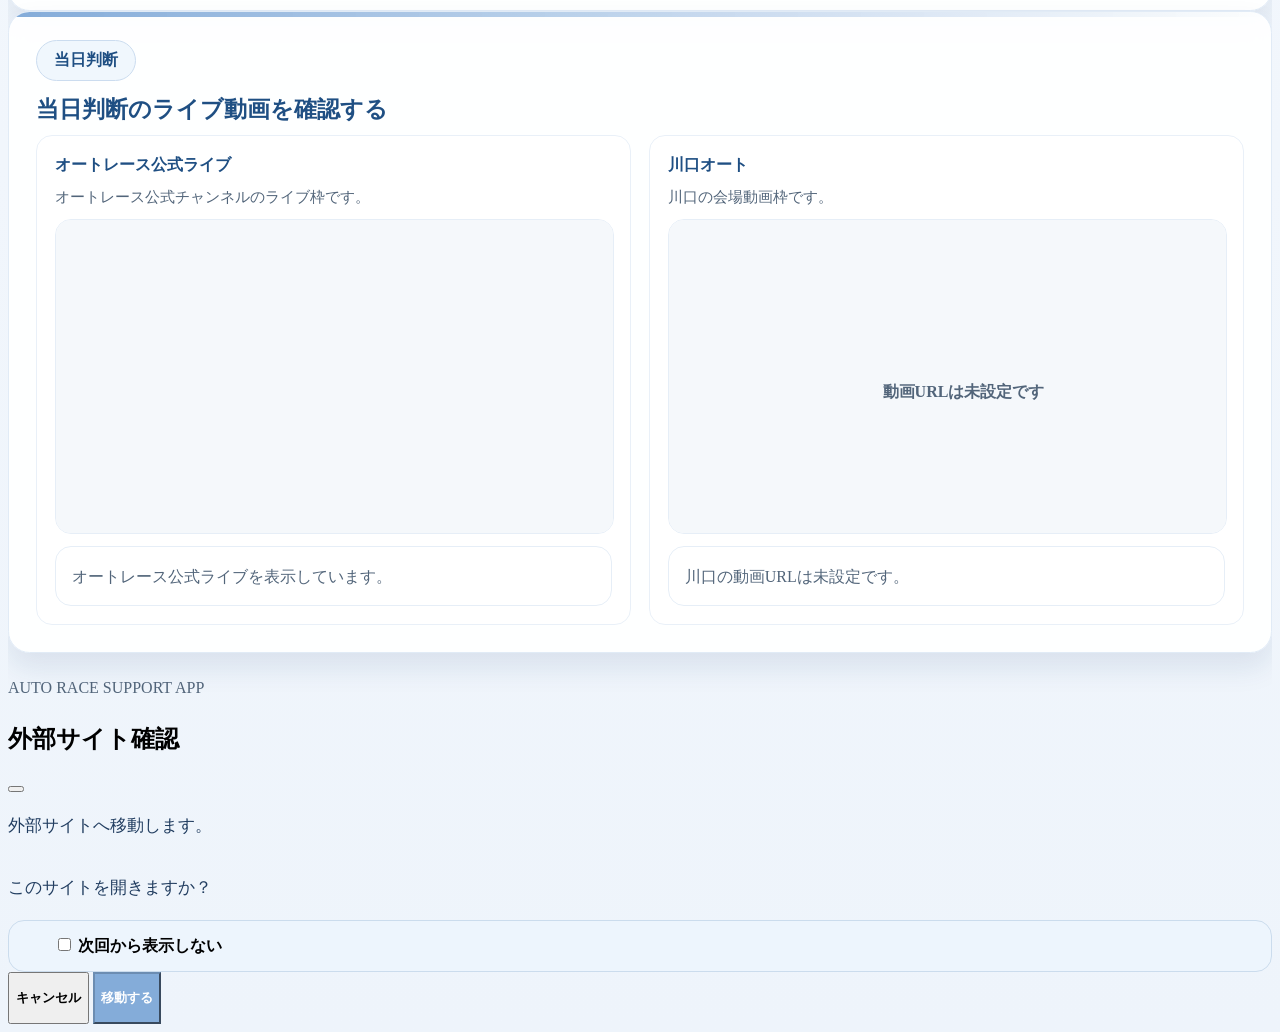
==== commit c7c756c1: "共通機能：レース場カラー管理統一" ====
--- a/src/main/resources/templates/home/index.html
+++ b/src/main/resources/templates/home/index.html
@@ -30,51 +30,6 @@
             overflow-x: hidden;
         }
 
-        body.theme-kawaguchi {
-            --main-color: #d96aa0;
-            --accent-color: #8b2c5b;
-            --border-color: #e9b5cf;
-            --surface-tint: #f9e1eb;
-            --main-color-text: #ffffff;
-            --hero-overlay: linear-gradient(135deg, rgba(139, 44, 91, 0.48), rgba(217, 106, 160, 0.18));
-        }
-
-        body.theme-isesaki {
-            --main-color: #49515c;
-            --accent-color: #2f3640;
-            --border-color: #c4cad2;
-            --surface-tint: #e5e9ee;
-            --main-color-text: #ffffff;
-            --hero-overlay: linear-gradient(135deg, rgba(47, 54, 64, 0.5), rgba(73, 81, 92, 0.18));
-        }
-
-        body.theme-hamamatsu {
-            --main-color: #4d8fd6;
-            --accent-color: #21558b;
-            --border-color: #c5dbf4;
-            --surface-tint: #e3eefb;
-            --main-color-text: #ffffff;
-            --hero-overlay: linear-gradient(135deg, rgba(33, 85, 139, 0.5), rgba(77, 143, 214, 0.18));
-        }
-
-        body.theme-iizuka {
-            --main-color: #d4ad2d;
-            --accent-color: #6f5600;
-            --border-color: #ead48b;
-            --surface-tint: #fff6d6;
-            --main-color-text: #3f3200;
-            --hero-overlay: linear-gradient(135deg, rgba(111, 86, 0, 0.46), rgba(212, 173, 45, 0.16));
-        }
-
-        body.theme-sanyo {
-            --main-color: #d88949;
-            --accent-color: #8f5728;
-            --border-color: #ecc5a6;
-            --surface-tint: #fcebdd;
-            --main-color-text: #ffffff;
-            --hero-overlay: linear-gradient(135deg, rgba(143, 87, 40, 0.48), rgba(216, 137, 73, 0.16));
-        }
-
         .site-header {
             position: sticky;
             top: 0;
@@ -1503,14 +1458,6 @@
             }
         };
 
-        const venueThemeMap = {
-            kawaguchi: "theme-kawaguchi",
-            isesaki: "theme-isesaki",
-            hamamatsu: "theme-hamamatsu",
-            iizuka: "theme-iizuka",
-            sanyo: "theme-sanyo"
-        };
-
         function safeStorageGet(storage, key) {
             try {
                 return storage.getItem(key);
@@ -1827,13 +1774,18 @@
                 return;
             }
 
-            Object.keys(venueThemeMap).forEach(function (key) {
-                body.classList.remove(venueThemeMap[key]);
+            const venueContext = getSelectedVenueContext();
+            if (window.PredictionPitVenueTheme && typeof window.PredictionPitVenueTheme.setPlace === "function") {
+                window.PredictionPitVenueTheme.setPlace(venueContext.themeKey, { persist: true });
+                return;
+            }
+
+            ["kawaguchi", "isesaki", "hamamatsu", "iizuka", "sanyo"].forEach(function (key) {
+                body.classList.remove("theme-" + key);
             });
 
-            const venueContext = getSelectedVenueContext();
-            if (venueContext.themeKey && venueThemeMap[venueContext.themeKey]) {
-                body.classList.add(venueThemeMap[venueContext.themeKey]);
+            if (venueContext.themeKey) {
+                body.classList.add("theme-" + venueContext.themeKey);
             }
         }
 
@@ -1943,7 +1895,10 @@
             const raceNumberSelect = document.getElementById("raceNumberSelect");
 
             if (venueButtons.length > 0) {
-                const initialVenueName = venueInput && venueInput.value ? venueInput.value : venueButtons[0].dataset.venueName;
+                const storedVenueName = window.PredictionPitVenueTheme && typeof window.PredictionPitVenueTheme.getCurrentVenueName === "function"
+                    ? window.PredictionPitVenueTheme.getCurrentVenueName()
+                    : "";
+                const initialVenueName = venueInput && venueInput.value ? venueInput.value : (storedVenueName || venueButtons[0].dataset.venueName);
                 setVenueChoice(initialVenueName);
             }
 
